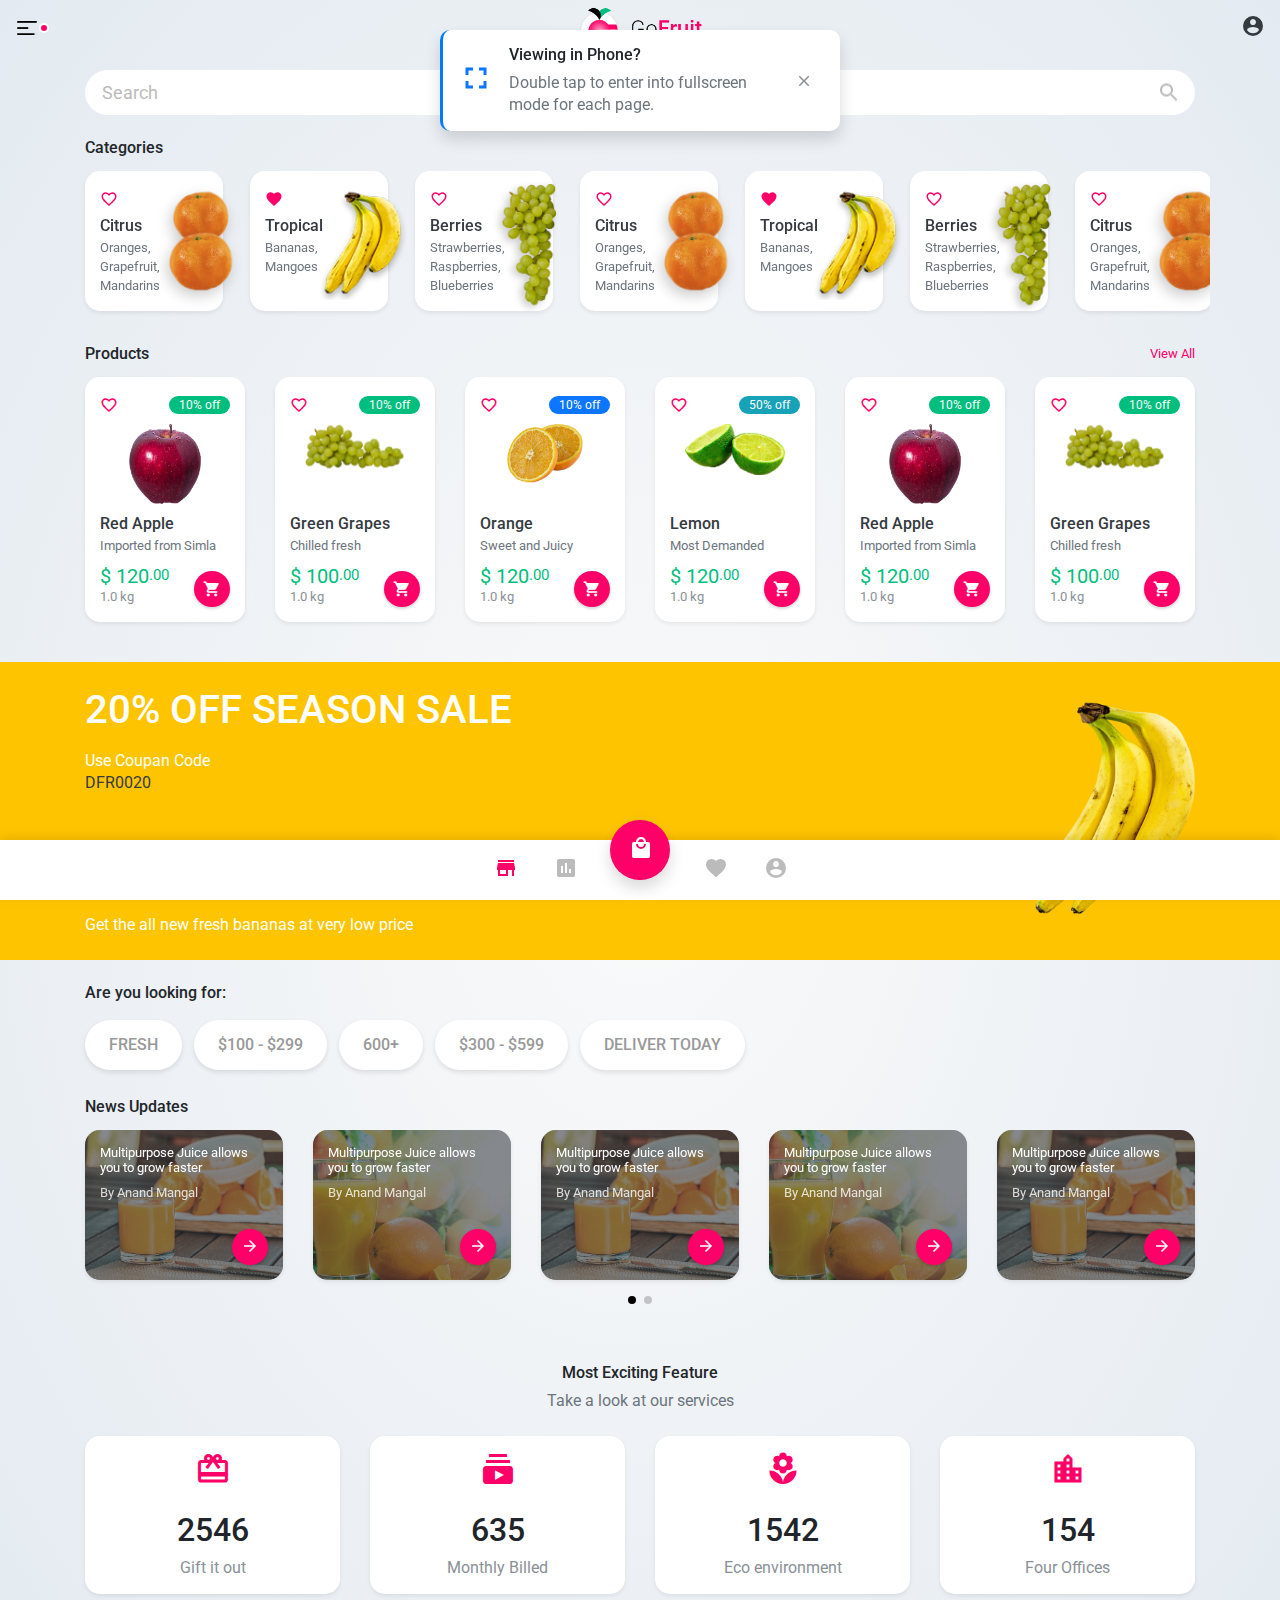
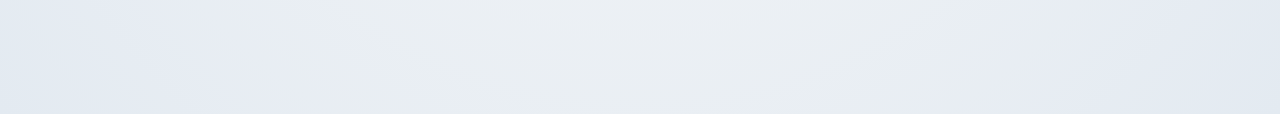
==== index.html @ e215af3b "first comment" ====
<!doctype html>
<html lang="en" class="pink-theme">

<head>
    <meta charset="utf-8">
    <meta name="viewport" content="width=device-width, initial-scale=1, shrink-to-fit=no, viewport-fit=cover, user-scalable=no">
    <meta name="description" content="">
    <meta name="author" content="Maxartkiller">

    <title>Shop · GoFruit</title>

    <!-- Material design icons CSS -->
    <link rel="stylesheet" href="vendor/materializeicon/material-icons.css">

    <!-- Roboto fonts CSS -->
    <link href="https://fonts.googleapis.com/css?family=Roboto:300,400,500,700&display=swap" rel="stylesheet">

    <!-- Bootstrap core CSS -->
    <link href="vendor/bootstrap-4.3.1/css/bootstrap.min.css" rel="stylesheet">

    <!-- Swiper CSS -->
    <link href="vendor/swiper/css/swiper.min.css" rel="stylesheet">

    <!-- Custom styles for this template -->
    <link href="css/style.css" rel="stylesheet">
</head>

<body>
    <div class="row no-gutters vh-100 loader-screen">
        <div class="col align-self-center text-white text-center">
            <img src="img/logo.png" alt="logo">
            <h1><span class="font-weight-light">Go</span>Fruit</h1>
            <div class="laoderhorizontal">
                <div></div>
                <div></div>
                <div></div>
                <div></div>
            </div>
        </div>
    </div>
    <div class="sidebar">
        <div class="text-center">
            <div class="figure-menu shadow">
                <figure><img src="img/user1.png" alt=""></figure>
            </div>
            <h5 class="mb-1 ">Ammy Jahnson</h5>
            <p class="text-mute small">Sydney, Australia</p>
        </div>
        <br>
        <div class="row mx-0">
            <div class="col">
                <div class="card mb-3 border-0 shadow-sm bg-template-light">
                    <div class="card-body">
                        <div class="row">
                            <div class="col">
                                <p class="text-secondary small mb-0">Balance Available</p>
                                <h6 class="text-dark my-0">$2585.00</h6>
                            </div>
                            <div class="col-auto">
                                <button class="btn btn-default button-rounded-36 shadow"><i class="material-icons">add</i></button>
                            </div>
                        </div>
                    </div>
                </div>
                <h5 class="subtitle text-uppercase"><span>Menu</span></h5>
                <div class="list-group main-menu">
                    <a href="index.html" class="list-group-item list-group-item-action active">Store</a>
                    <a href="notification.html" class="list-group-item list-group-item-action">Notification <span class="badge badge-dark text-white">2</span></a>
                    <a href="all-products.html" class="list-group-item list-group-item-action">All Products</a>
                    <a href="my-order.html" class="list-group-item list-group-item-action">My Order</a>
                    <a href="profile.html" class="list-group-item list-group-item-action">My Profile</a>
                    <a href="controls.html" class="list-group-item list-group-item-action">Pages Controls <span class="badge badge-light ml-2">Check</span></a>
                    <a href="setting.html" class="list-group-item list-group-item-action">Settings</a>
                    <a href="login.html" class="list-group-item list-group-item-action mt-4">Logout</a>
                </div>
            </div>
        </div>

    </div>
    <div class="wrapper">
        <div class="header">
            <div class="row no-gutters">
                <div class="col-auto">
                    <button class="btn  btn-link text-dark menu-btn"><img src="img/menu.png" alt=""><span class="new-notification"></span></button>
                </div>
                <div class="col text-center"><img src="img/logo-header.png" alt="" class="header-logo"></div>
                <div class="col-auto">
                    <a href="profile.html" class="btn  btn-link text-dark"><i class="material-icons">account_circle</i></a>
                </div>
            </div>
        </div>
        <div class="container">
            <input type="text" class="form-control form-control-lg search my-3" placeholder="Search">

            <h6 class="subtitle">Categories</h6>
            <div class="row">
                <!-- Swiper -->
                <div class="swiper-container small-slide">
                    <div class="swiper-wrapper">
                        <div class="swiper-slide">
                            <div class="card shadow-sm border-0">
                                <div class="card-body">
                                    <div class="row no-gutters h-100">
                                        <img src="img/orange.png" alt="" class="small-slide-right">
                                        <div class="col-8">
                                            <button class="btn btn-sm btn-link p-0"><i class="material-icons md-18">favorite_outline</i></button>
                                            <a href="all-products.html" class="text-dark mb-1 mt-2 h6 d-block">Citrus </a>
                                            <p class="text-secondary small">Oranges, Grapefruit, Mandarins</p>
                                        </div>
                                    </div>
                                </div>
                            </div>
                        </div>
                        <div class="swiper-slide">
                            <div class="card shadow-sm border-0">
                                <div class="card-body">
                                    <div class="row no-gutters h-100">
                                        <img src="img/banana-small.png" alt="" class="small-slide-right">
                                        <div class="col-8">
                                            <button class="btn btn-sm btn-link p-0"><i class="material-icons md-18">favorite</i></button>
                                            <a href="all-products.html" class="text-dark mb-1 mt-2 h6 d-block">Tropical </a>
                                            <p class="text-secondary small">Bananas, Mangoes</p>
                                        </div>
                                    </div>
                                </div>
                            </div>
                        </div>
                        <div class="swiper-slide">
                            <div class="card shadow-sm border-0">
                                <div class="card-body">
                                    <div class="row no-gutters h-100">
                                        <img src="img/grapes.png" alt="" class="small-slide-right">
                                        <div class="col-9">
                                            <button class="btn btn-sm btn-link p-0"><i class="material-icons md-18">favorite_outline</i></button>
                                            <a href="all-products.html" class="text-dark mb-1 mt-2 h6 d-block">Berries</a>
                                            <p class="text-secondary small">Strawberries, Raspberries, Blueberries</p>
                                        </div>
                                    </div>
                                </div>
                            </div>
                        </div>
                        <div class="swiper-slide">
                            <div class="card shadow-sm border-0">
                                <div class="card-body">
                                    <div class="row no-gutters h-100">
                                        <img src="img/orange.png" alt="" class="small-slide-right">
                                        <div class="col-8">
                                            <button class="btn btn-sm btn-link p-0"><i class="material-icons md-18">favorite_outline</i></button>
                                            <a href="all-products.html" class="text-dark mb-1 mt-2 h6 d-block">Citrus </a>
                                            <p class="text-secondary small">Oranges, Grapefruit, Mandarins</p>
                                        </div>
                                    </div>
                                </div>
                            </div>
                        </div>
                        <div class="swiper-slide">
                            <div class="card shadow-sm border-0">
                                <div class="card-body">
                                    <div class="row no-gutters h-100">
                                        <img src="img/banana-small.png" alt="" class="small-slide-right">
                                        <div class="col-8">
                                            <button class="btn btn-sm btn-link p-0"><i class="material-icons md-18">favorite</i></button>
                                            <a href="all-products.html" class="text-dark mb-1 mt-2 h6 d-block">Tropical </a>
                                            <p class="text-secondary small">Bananas, Mangoes</p>
                                        </div>
                                    </div>
                                </div>
                            </div>
                        </div>
                        <div class="swiper-slide">
                            <div class="card shadow-sm border-0">
                                <div class="card-body">
                                    <div class="row no-gutters h-100">
                                        <img src="img/grapes.png" alt="" class="small-slide-right">
                                        <div class="col-9">
                                            <button class="btn btn-sm btn-link p-0"><i class="material-icons md-18">favorite_outline</i></button>
                                            <a href="all-products.html" class="text-dark mb-1 mt-2 h6 d-block">Berries</a>
                                            <p class="text-secondary small">Strawberries, Raspberries, Blueberries</p>
                                        </div>
                                    </div>
                                </div>
                            </div>
                        </div>
                        <div class="swiper-slide">
                            <div class="card shadow-sm border-0">
                                <div class="card-body">
                                    <div class="row no-gutters h-100">
                                        <img src="img/orange.png" alt="" class="small-slide-right">
                                        <div class="col-8">
                                            <button class="btn btn-sm btn-link p-0"><i class="material-icons md-18">favorite_outline</i></button>
                                            <a href="all-products.html" class="text-dark mb-1 mt-2 h6 d-block">Citrus </a>
                                            <p class="text-secondary small">Oranges, Grapefruit, Mandarins</p>
                                        </div>
                                    </div>
                                </div>
                            </div>
                        </div>
                        <div class="swiper-slide">
                            <div class="card shadow-sm border-0">
                                <div class="card-body">
                                    <div class="row no-gutters h-100">
                                        <img src="img/banana-small.png" alt="" class="small-slide-right">
                                        <div class="col-8">
                                            <button class="btn btn-sm btn-link p-0"><i class="material-icons md-18">favorite</i></button>
                                            <a href="all-products.html" class="text-dark mb-1 mt-2 h6 d-block">Tropical </a>
                                            <p class="text-secondary small">Bananas, Mangoes</p>
                                        </div>
                                    </div>
                                </div>
                            </div>
                        </div>
                        <div class="swiper-slide">
                            <div class="card shadow-sm border-0">
                                <div class="card-body">
                                    <div class="row no-gutters h-100">
                                        <img src="img/grapes.png" alt="" class="small-slide-right">
                                        <div class="col-9">
                                            <button class="btn btn-sm btn-link p-0"><i class="material-icons md-18">favorite_outline</i></button>
                                            <a href="all-products.html" class="text-dark mb-1 mt-2 h6 d-block">Berries</a>
                                            <p class="text-secondary small">Strawberries, Raspberries, Blueberries</p>
                                        </div>
                                    </div>
                                </div>
                            </div>
                        </div>
                    </div>
                </div>
            </div>

            <h6 class="subtitle">Products <a href="all-products.html" class="float-right small">View All</a></h6>
            <div class="row">
                <div class="col-6 col-md-4 col-lg-3 col-xl-2">
                    <div class="card shadow-sm border-0 mb-4">
                        <div class="card-body">
                            <button class="btn btn-sm btn-link p-0"><i class="material-icons md-18">favorite_outline</i></button>
                            <div class="badge badge-success float-right mt-1">10% off</div>
                            <figure class="product-image"><img src="img/apple.png" alt="" class=""></figure>
                            <a href="product-details.html" class="text-dark mb-1 mt-2 h6 d-block">Red Apple </a>
                            <p class="text-secondary small mb-2">Imported from Simla</p>
                            <h5 class="text-success font-weight-normal mb-0">$ 120<sup>.00</sup></h5>
                            <p class="text-secondary small text-mute mb-0">1.0 kg</p>
                            <button class="btn btn-default button-rounded-36 shadow-sm float-bottom-right"><i class="material-icons md-18">shopping_cart</i></button>
                        </div>
                    </div>
                </div>
                <div class="col-6 col-md-4 col-lg-3 col-xl-2">
                    <div class="card shadow-sm border-0 mb-4">
                        <div class="card-body">
                            <button class="btn btn-sm btn-link p-0"><i class="material-icons md-18">favorite_outline</i></button>
                            <div class="badge badge-success float-right mt-1">10% off</div>
                            <figure class="product-image"><img src="img/grapes2.png" alt="" class=""></figure>
                            <a href="product-details.html" class="text-dark mb-1 mt-2 h6 d-block">Green Grapes</a>
                            <p class="text-secondary small mb-2">Chilled fresh</p>
                            <h5 class="text-success font-weight-normal mb-0">$ 100<sup>.00</sup></h5>
                            <p class="text-secondary small text-mute mb-0">1.0 kg</p>
                            <button class="btn btn-default button-rounded-36 shadow-sm float-bottom-right"><i class="material-icons md-18">shopping_cart</i></button>
                        </div>
                    </div>
                </div>
                <div class="col-6 col-md-4 col-lg-3 col-xl-2">
                    <div class="card shadow-sm border-0 mb-4">
                        <div class="card-body">
                            <button class="btn btn-sm btn-link p-0"><i class="material-icons md-18">favorite_outline</i></button>
                            <div class="badge badge-primary float-right mt-1">10% off</div>
                            <figure class="product-image"><img src="img/orange-2.png" alt="" class=""></figure>
                            <a href="product-details.html" class="text-dark mb-1 mt-2 h6 d-block">Orange</a>
                            <p class="text-secondary small mb-2">Sweet and Juicy</p>
                            <h5 class="text-success font-weight-normal mb-0">$ 120<sup>.00</sup></h5>
                            <p class="text-secondary small text-mute mb-0">1.0 kg</p>
                            <button class="btn btn-default button-rounded-36 shadow-sm float-bottom-right"><i class="material-icons md-18">shopping_cart</i></button>
                        </div>
                    </div>
                </div>
                <div class="col-6 col-md-4 col-lg-3 col-xl-2">
                    <div class="card shadow-sm border-0 mb-4">
                        <div class="card-body">
                            <button class="btn btn-sm btn-link p-0"><i class="material-icons md-18">favorite_outline</i></button>
                            <div class="badge badge-info float-right mt-1">50% off</div>
                            <figure class="product-image"><img src="img/orange-small.png" alt="" class=""></figure>
                            <a href="product-details.html" class="text-dark mb-1 mt-2 h6 d-block">Lemon</a>
                            <p class="text-secondary small mb-2">Most Demanded</p>
                            <h5 class="text-success font-weight-normal mb-0">$ 120<sup>.00</sup></h5>
                            <p class="text-secondary small text-mute mb-0">1.0 kg</p>
                            <button class="btn btn-default button-rounded-36 shadow-sm float-bottom-right"><i class="material-icons md-18">shopping_cart</i></button>
                        </div>
                    </div>
                </div>
                <div class="col-6 col-md-4 col-lg-3 col-xl-2">
                    <div class="card shadow-sm border-0 mb-4">
                        <div class="card-body">
                            <button class="btn btn-sm btn-link p-0"><i class="material-icons md-18">favorite_outline</i></button>
                            <div class="badge badge-success float-right mt-1">10% off</div>
                            <figure class="product-image"><img src="img/apple.png" alt="" class=""></figure>
                            <a href="product-details.html" class="text-dark mb-1 mt-2 h6 d-block">Red Apple </a>
                            <p class="text-secondary small mb-2">Imported from Simla</p>
                            <h5 class="text-success font-weight-normal mb-0">$ 120<sup>.00</sup></h5>
                            <p class="text-secondary small text-mute mb-0">1.0 kg</p>
                            <button class="btn btn-default button-rounded-36 shadow-sm float-bottom-right"><i class="material-icons md-18">shopping_cart</i></button>
                        </div>
                    </div>
                </div>
                <div class="col-6 col-md-4 col-lg-3 col-xl-2">
                    <div class="card shadow-sm border-0 mb-4">
                        <div class="card-body">
                            <button class="btn btn-sm btn-link p-0"><i class="material-icons md-18">favorite_outline</i></button>
                            <div class="badge badge-success float-right mt-1">10% off</div>
                            <figure class="product-image"><img src="img/grapes2.png" alt="" class=""></figure>
                            <a href="product-details.html" class="text-dark mb-1 mt-2 h6 d-block">Green Grapes</a>
                            <p class="text-secondary small mb-2">Chilled fresh</p>
                            <h5 class="text-success font-weight-normal mb-0">$ 100<sup>.00</sup></h5>
                            <p class="text-secondary small text-mute mb-0">1.0 kg</p>
                            <button class="btn btn-default button-rounded-36 shadow-sm float-bottom-right"><i class="material-icons md-18">shopping_cart</i></button>
                        </div>
                    </div>
                </div>
            </div>
        </div>
        <div class="container-fluid bg-warning text-white my-3">
            <div class="row">
                <div class="container">
                    <div class="row  py-4 ">
                        <div class="col">
                            <h1 class="text-uppercase mb-3">20% OFF Season Sale</h1>
                            <p class="mb-3">Use Coupan Code<br><span class="text-dark">DFR0020</span></p>
                        </div>
                        <div class="col-5 col-md-3 col-lg-2 col-xl-2">
                            <img src="img/banana.png" alt="" class="mw-100 mt-3">
                        </div>
                        <div class="w-100"></div>
                        <div class="col">
                            <p>Get the all new fresh bananas at very low price</p>
                        </div>
                    </div>
                </div>
            </div>
        </div>
        <div class="container">
            <h6 class="subtitle">Are you looking for:</h6>
            <div class="row">
                <div class="col">
                    <button class="btn btn-lg btn-light btn-rounded shadow-xs my-1 mr-2">Fresh</button>
                    <button class="btn btn-lg btn-light btn-rounded shadow-xs my-1 mr-2">$100 - $299</button>
                    <button class="btn btn-lg btn-light btn-rounded shadow-xs my-1 mr-2">600+</button>
                    <button class="btn btn-lg btn-light btn-rounded shadow-xs my-1 mr-2">$300 - $599</button>
                    <button class="btn btn-lg btn-light btn-rounded shadow-xs my-1 mr-2">Deliver Today</button>
                </div>
            </div>
            <h6 class="subtitle">News Updates</h6>
            <div class="row">
                <!-- Swiper -->
                <div class="swiper-container news-slide">
                    <div class="swiper-wrapper">
                        <div class="swiper-slide">
                            <div class="card shadow-sm border-0 bg-dark text-white">
                                <figure class="background">
                                    <img src="img/fresh-orange-juice.jpg" alt="">
                                </figure>
                                <div class="card-body">
                                    <a href="" class="btn btn-default button-rounded-36 shadow-sm float-bottom-right"><i class="material-icons md-18">arrow_forward</i></a>
                                    <h5 class="small">Multipurpose Juice allows you to grow faster</h5>
                                    <p class="text-mute small">By Anand Mangal</p>
                                </div>
                            </div>
                        </div>
                        <div class="swiper-slide">
                            <div class="card shadow-sm border-0 bg-dark text-white">
                                <figure class="background">
                                    <img src="img/orange-juice.jpg" alt="">
                                </figure>
                                <div class="card-body">
                                    <a href="" class="btn btn-default button-rounded-36 shadow-sm float-bottom-right"><i class="material-icons md-18">arrow_forward</i></a>
                                    <h5 class="small">Multipurpose Juice allows you to grow faster</h5>
                                    <p class="text-mute small">By Anand Mangal</p>
                                </div>
                            </div>
                        </div>
                        <div class="swiper-slide">
                            <div class="card shadow-sm border-0 bg-dark text-white">
                                <figure class="background">
                                    <img src="img/fresh-orange-juice.jpg" alt="">
                                </figure>
                                <div class="card-body">
                                    <a href="" class="btn btn-default button-rounded-36 shadow-sm float-bottom-right"><i class="material-icons md-18">arrow_forward</i></a>
                                    <h5 class="small">Multipurpose Juice allows you to grow faster</h5>
                                    <p class="text-mute small">By Anand Mangal</p>
                                </div>
                            </div>
                        </div>
                        <div class="swiper-slide">
                            <div class="card shadow-sm border-0 bg-dark text-white">
                                <figure class="background">
                                    <img src="img/orange-juice.jpg" alt="">
                                </figure>
                                <div class="card-body">
                                    <a href="" class="btn btn-default button-rounded-36 shadow-sm float-bottom-right"><i class="material-icons md-18">arrow_forward</i></a>
                                    <h5 class="small">Multipurpose Juice allows you to grow faster</h5>
                                    <p class="text-mute small">By Anand Mangal</p>
                                </div>
                            </div>
                        </div>
                        <div class="swiper-slide">
                            <div class="card shadow-sm border-0 bg-dark text-white">
                                <figure class="background">
                                    <img src="img/fresh-orange-juice.jpg" alt="">
                                </figure>
                                <div class="card-body">
                                    <a href="" class="btn btn-default button-rounded-36 shadow-sm float-bottom-right"><i class="material-icons md-18">arrow_forward</i></a>
                                    <h5 class="small">Multipurpose Juice allows you to grow faster</h5>
                                    <p class="text-mute small">By Anand Mangal</p>
                                </div>
                            </div>
                        </div>
                        <div class="swiper-slide">
                            <div class="card shadow-sm border-0 bg-dark text-white">
                                <figure class="background">
                                    <img src="img/orange-juice.jpg" alt="">
                                </figure>
                                <div class="card-body">
                                    <a href="" class="btn btn-default button-rounded-36 shadow-sm float-bottom-right"><i class="material-icons md-18">arrow_forward</i></a>
                                    <h5 class="small">Multipurpose Juice allows you to grow faster</h5>
                                    <p class="text-mute small">By Anand Mangal</p>
                                </div>
                            </div>
                        </div>
                    </div>
                    <!-- Add Pagination -->
                    <div class="swiper-pagination"></div>
                </div>
            </div>
        </div>
        <div class="container mb-3">
            <div class="row">
                <div class="col text-center">
                    <h5 class="subtitle mb-1">Most Exciting Feature</h5>
                    <p class="text-secondary">Take a look at our services</p>
                </div>
            </div>
            <div class="row text-center mt-4">
                <div class="col-6 col-md-3">
                    <div class="card shadow-sm border-0 mb-4">
                        <div class="card-body">
                            <i class="material-icons mb-4 md-36 text-template">card_giftcard</i>
                            <h2>2546</h2>
                            <p class="text-secondary text-mute">Gift it out</p>
                        </div>
                    </div>
                </div>
                <div class="col-6 col-md-3">
                    <div class="card shadow-sm border-0 mb-4">
                        <div class="card-body">
                            <i class="material-icons mb-4 md-36 text-template">subscriptions</i>
                            <h2>635</h2>
                            <p class="text-secondary text-mute">Monthly Billed</p>
                        </div>
                    </div>
                </div>
                <div class="col-6 col-md-3">
                    <div class="card shadow-sm border-0 mb-4">
                        <div class="card-body">
                            <i class="material-icons mb-4 md-36 text-template">local_florist</i>
                            <h2>1542</h2>
                            <p class="text-secondary text-mute">Eco environment</p>
                        </div>
                    </div>
                </div>
                <div class="col-6 col-md-3">
                    <div class="card shadow-sm border-0 mb-4">
                        <div class="card-body">
                            <i class="material-icons mb-4 md-36 text-template">location_city</i>
                            <h2>154</h2>
                            <p class="text-secondary text-mute">Four Offices</p>
                        </div>
                    </div>
                </div>
            </div>
        </div>
        <div class="footer">
            <div class="no-gutters">
                <div class="col-auto mx-auto">
                    <div class="row no-gutters justify-content-center">
                        <div class="col-auto">
                            <a href="index.html" class="btn btn-link-default active">
                                <i class="material-icons">store_mall_directory</i>
                            </a>
                        </div>
                        <div class="col-auto">
                            <a href="statistics.html" class="btn btn-link-default">
                                <i class="material-icons">insert_chart_outline</i>
                            </a>
                        </div>
                        <div class="col-auto">
                            <a href="cart.html" class="btn btn-default shadow centerbutton">
                                <i class="material-icons">local_mall</i>
                            </a>
                        </div>
                        <div class="col-auto">
                            <a href="favorite-products.html" class="btn btn-link-default">
                                <i class="material-icons">favorite</i>
                            </a>
                        </div>
                        <div class="col-auto">
                            <a href="profile.html" class="btn btn-link-default">
                                <i class="material-icons">account_circle</i>
                            </a>
                        </div>
                    </div>
                </div>
            </div>
        </div>
    </div>
    
    <!-- notification -->
    <div class="notification bg-white shadow border-primary">
        <div class="row">
            <div class="col-auto align-self-center pr-0">
                <i class="material-icons text-primary md-36">fullscreen</i>
            </div>
            <div class="col">
                <h6>Viewing in Phone?</h6>
                <p class="mb-0 text-secondary">Double tap to enter into fullscreen mode for each page.</p>
            </div>
            <div class="col-auto align-self-center pl-0">
                <button class="btn btn-link closenotification"><i class="material-icons text-secondary text-mute md-18 ">close</i></button>
            </div>
        </div>
    </div>
    <!-- notification ends -->
    
    
    <!-- jquery, popper and bootstrap js -->
    <script src="js/jquery-3.3.1.min.js"></script>
    <script src="js/popper.min.js"></script>
    <script src="vendor/bootstrap-4.3.1/js/bootstrap.min.js"></script>

    <!-- swiper js -->
    <script src="vendor/swiper/js/swiper.min.js"></script>

    <!-- template custom js -->
    <script src="js/main.js"></script>

    <!-- page level script -->
    <script>
        $(window).on('load', function() {
            /* swiper slider carousel */
            var swiper = new Swiper('.small-slide', {
                slidesPerView: 'auto',
                spaceBetween: 0,
            });

            var swiper = new Swiper('.news-slide', {
                slidesPerView: 5,
                spaceBetween: 0,
                pagination: {
                    el: '.swiper-pagination',
                },
                breakpoints: {
                    1024: {
                        slidesPerView: 4,
                        spaceBetween: 0,
                    },
                    768: {
                        slidesPerView: 3,
                        spaceBetween: 0,
                    },
                    640: {
                        slidesPerView: 2,
                        spaceBetween: 0,
                    },
                    320: {
                        slidesPerView: 2,
                        spaceBetween: 0,
                    }
                }
            });

            /* notification view and hide */
            setTimeout(function() {
                $('.notification').addClass('active');
                setTimeout(function() {
                    $('.notification').removeClass('active');
                }, 3500);
            }, 500);
            $('.closenotification').on('click', function() {
                $(this).closest('.notification').removeClass('active')
            });
        });

    </script>

</body>

</html>
---- vendor/materializeicon/material-icons.css ----
@font-face {
  font-family: 'Material Icons';
  font-style: normal;
  font-weight: 400;
  src: url(MaterialIcons-Regular.eot); /* For IE6-8 */
  src: local('Material Icons'),
       local('MaterialIcons-Regular'),
       url(MaterialIcons-Regular.woff2) format('woff2'),
       url(MaterialIcons-Regular.woff) format('woff'),
       url(MaterialIcons-Regular.ttf) format('truetype');
}

.material-icons {
  font-family: 'Material Icons';
  font-weight: normal;
  font-style: normal;
  font-size: 24px;  /* Preferred icon size */
  display: inline-block;
  line-height: 1;
  text-transform: none;
  letter-spacing: normal;
  word-wrap: normal;
  white-space: nowrap;
  direction: ltr;

  /* Support for all WebKit browsers. */
  -webkit-font-smoothing: antialiased;
  /* Support for Safari and Chrome. */
  text-rendering: optimizeLegibility;

  /* Support for Firefox. */
  -moz-osx-font-smoothing: grayscale;

  /* Support for IE. */
  font-feature-settings: 'liga';
}
---- css/style.css ----
html {
    height: 100%;
}

body {
    min-height: 100%;
    height: auto;
    overflow-y: auto;
    font-family: 'Roboto', sans-serif;
    font-size: 16px;
    line-height: 22px;
    -webkit-overflow-scrolling: touch;
    -webkit-touch-callout: none;
    -webkit-user-select: none;
    -khtml-user-select: none;
    -moz-user-select: none;
    -ms-user-select: none;
    user-select: none;
}



/* primary colors */
.bg-primary,
.badge-primary {
    background-color: #0D76FF !important
}

.text-primary {
    color: #0D76FF !important
}

.text-default {
    color: #FF0068 !important
}

.bg-primary-light {
    background-color: #CEE3FF !important
}

.bg-success,
.badge-success {
    background-color: #00BE7D !important
}

.text-success {
    color: #00BE7D !important
}

.bg-succss-light {
    background-color: #C0E9DB !important
}

.bg-warning,
.badge-warning {
    background-color: #FFC400 !important
}

.text-warning {
    color: #FFC400 !important
}

.bg-warning-light {
    background-color: #FFF0C1 !important
}

.bg-orange,
.badge-orange {
    background-color: #FF6F00 !important
}

.bg-orange-light {
    background-color: #FFE5D1 !important
}

.bg-grey,
.badge-grey {
    background-color: #999999 !important
}

.bg-grey-light {
    background-color: #BBBBBB !important
}

.text-white a {
    color: #ffffff !important
}

.row.proh {
    position: relative;
    overflow-x: hidden;
}

.text-mute {
    opacity: 0.8;
}

.wrapper {
    height: auto;
    width: 100%;
    position: relative;
    transition: all ease 0.5s;
    -webkit-transition: all ease 0.5s;
    -moz-transition: all ease 0.5s;
    -ms-transition: all ease 0.5s;
    margin-left: 0;
    z-index: 1;
    min-height: 100vh;
    padding-bottom: 80px;
}

p.small {
    line-height: 1.45em;
}

p:last-child {
    margin-bottom: 0;
}

sup {
    top: -.2em;
}

.background {
    height: 100%;
    width: 100%;
    left: 0;
    top: 0;
    position: absolute;
    background-repeat: no-repeat;
    background-size: cover;
    background-position: center top;
    opacity: 0.4;
    z-index: 0;
}

.background + div {
    position: relative;
    z-index: 1
}

/* sideabr  */
body.menuactive {
    overflow: hidden;
    transform: scale(1);
    -webkit-transform: scale(1);
    -moz-transform: scale(1);
    -ms-transform: scale(1);
}

html.menuactive {
    height: 100%;
    width: 100%;
    overflow: hidden;
}

body.menuactive .wrapper {
    overflow: hidden;
    height: 100vh;
}

body.sidemenu-open .wrapper {
    transform: scale(0.9);
    -webkit-transform: scale(0.9);
    -moz-transform: scale(0.9);
    -ms-transform: scale(0.9);
    box-shadow: 0px 5px 15px rgba(0, 0, 0, 0.2);
    -webkit-box-shadow: 0px 5px 15px rgba(0, 0, 0, 0.2);
    -moz-box-shadow: 0px 5px 15px rgba(0, 0, 0, 0.2);
    -ms-box-shadow: 0px 5px 15px rgba(0, 0, 0, 0.2);
    margin-left: 240px;
    border-radius: 10px;
}

body.sidemenu-open .wrapper:after {
    content: '';
    position: absolute;
    left: 0;
    top: 0;
    height: 100%;
    width: 100%;
    display: block;
    user-select: none;
    -webkit-user-select: none;
    z-index: 10;
    cursor: pointer
}

.sidebar {
    position: absolute;
    padding-top: env(safe-area-inset-top);
    width: 250px;
    height: 100%;
    z-index: 0;
    left: -260px;
    top: 0;
    transition: all ease 0.5s;
    -webkit-transition: all ease 0.5s;
    -moz-transition: all ease 0.5s;
    -ms-transition: all ease 0.5s;
    overflow-y: auto;
}


.sidebar .main-menu .list-group-item {
    background-color: transparent;
    font-size: 16px;
    border: 0;
    border-radius: 10px;
}

.sidebar .main-menu .list-group-item:hover {
    background-color: rgba(255, 255, 255, 0.15);
}

.sidebar .main-menu .list-group-item.active {
    background-color: rgba(255, 255, 255, 0.25);
}

body.sidemenu-open .sidebar {
    left: 0;
}


.sidebar .figure-menu {
    height: 100px;
    width: 100px;
    border-radius: 50px;
    padding: 5px;
    display: block;
    margin: 45px auto 20px auto;
    background-color: #ffffff;
}

.sidebar .figure-menu figure {
    width: 100%;
    height: 100%;
    overflow: hidden;
    border-radius: 50%;
}

.sidebar .figure-menu figure img {
    width: 100%;
}

/* Loader css */
.breadcrumb-item.active {
    color: #b9b9b9;
}

/* Loader css */
.laoderhorizontal {
    display: inline-block;
    position: relative;
    width: 64px;
    height: 64px;
}

.laoderhorizontal div {
    position: absolute;
    top: 27px;
    width: 11px;
    height: 11px;
    border-radius: 50%;
    background: #fff;
    animation-timing-function: cubic-bezier(0, 1, 1, 0);
}

.laoderhorizontal div:nth-child(1) {
    left: 6px;
    animation: laoderhorizontal1 0.6s infinite;
}

.laoderhorizontal div:nth-child(2) {
    left: 6px;
    animation: laoderhorizontal2 0.6s infinite;
}

.laoderhorizontal div:nth-child(3) {
    left: 26px;
    animation: laoderhorizontal2 0.6s infinite;
}

.laoderhorizontal div:nth-child(4) {
    left: 45px;
    animation: laoderhorizontal3 0.6s infinite;
}


@keyframes laoderhorizontal1 {
    0% {
        transform: scale(0);
    }

    100% {
        transform: scale(1);
    }
}

@keyframes laoderhorizontal3 {
    0% {
        transform: scale(1);
    }

    100% {
        transform: scale(0);
    }
}

@keyframes laoderhorizontal2 {
    0% {
        transform: translate(0, 0);
    }

    100% {
        transform: translate(19px, 0);
    }
}

.btn-loader {
    vertical-align: middle;
    display: inline-block;
    position: relative;
    width: 30px;
    height: 30px;
}

.btn-loader div {
    box-sizing: border-box;
    display: block;
    position: absolute;
    width: 24px;
    height: 24px;
    margin: 3px;
    border: 4px solid #fff;
    border-radius: 50%;
    animation: btnloader 1.2s cubic-bezier(0.5, 0, 0.5, 1) infinite;
    border-color: #ffffff transparent transparent transparent;
}

.btn-loader div:nth-child(1) {
    animation-delay: -0.45s;
}

.btn-loader div:nth-child(2) {
    animation-delay: -0.3s;
}

.btn-loader div:nth-child(3) {
    animation-delay: -0.15s;
}

@keyframes btnloader {
    0% {
        transform: rotate(0deg);
    }

    100% {
        transform: rotate(360deg);
    }
}

.loader-screen {
    position: fixed;
    top: 0;
    left: 0;
    height: 100%;
    width: 100%;
    z-index: 99;
    background-color: #FF0068;
}

/* introduction swiper slider css */
.demo-swiper,
.swiper-init {
    height: 450px;
    margin-top: 30px;
}

.demo-swiper .swiper-slide,
.swiper-init .swiper-slide {
    background-color: #ffffff
}

.demo-swiper .swiper-slide,
.swiper-init .swiper-slide {
    background-size: cover
}

.demo-swiper-gallery-top {
    height: 350px;
    margin-top: 30px;
}

.demo-swiper-gallery-top .swiper-slide {
    background-size: cover
}

.demo-swiper-gallery-thumbs {
    height: 80px;
}

.demo-swiper-gallery-thumbs .swiper-slide > div {
    height: 100%;
    width: 100%;
    background-size: cover;
}

.swiper-pagination-bullet-active {
    opacity: 1;
    background: #000000;
}

.introduction.swiper-container-horizontal > .swiper-pagination-bullets {
    bottom: 35px;
    margin-bottom: env(safe-area-inset-bottom);
}

.introduction .swiper-slide {
    padding-left: env(safe-area-inset-left);
    padding-right: env(safe-area-inset-right);
    padding-top: env(safe-area-inset-bottom);
}

.right-image {
    position: absolute;
    z-index: 0;
    right: 0;
    top: auto;
    bottom: auto;
    height: 600px;
}

.right-image + div {
    z-index: 1
}

.orange-slice {
    margin-right: -200px;
}

.pinapple {
    margin-right: -120px;
}

.banana {
    margin-right: -190px;
}

.apple {
    margin-right: -280px;
}


/* form elements */
select.form-control option,
select.form-control optgroup {
    color: #000000
}

.form-control:focus {
    box-shadow: none;
    -ms-box-shadow: none;
}

.form-control::placeholder {
    color: #bbbbbb;
}

.float-label {
    padding-top: 15px;
    position: relative;
}

.form-group .form-control-label {
    font-size: 13px;
    line-height: 18px;
    color: #BBBBBB;
}

.float-label .form-control-label {
    position: absolute;
    left: 0;
    top: 24px;
    margin: 0;
    line-height: 20px;
    color: #BBBBBB;
    font-size: 15px;
    transition: ease all 0.5s;
    -webkit-transition: ease all 0.5s;
    -ms-transition: ease all 0.5s;
    -moz-transition: ease all 0.5s;
    z-index: 0;
}

.float-label .form-control,
.float-label .chosen-container .chosen-choices,
.float-label .chosen-container .chosen-single {
    background-color: transparent;
    border-width: 0 0 1px 0;
    border-radius: 0;
    z-index: 1;
    position: relative;
    padding-left: 0;
    padding-right: 0;
    background-image: none;
}

.float-label .form-control:focus {
    box-shadow: none;
    -webkit-box-shadow: none;
    -moz-box-shadow: none;
    -ms-box-shadow: none;
    outline: none;
}

.float-label .form-control:focus + .form-control-label,
.float-label.active label {
    top: 0;
    font-size: 13px;
    line-height: 20px;
}

.form-control-lg {
    font-size: 18px;
}

.search {
    border-radius: 30px;
    background: url('../img/search.png') no-repeat center right #fff;
    border-color: #ffffff;
}

.chosen-container-active .chosen-choices,
.chosen-container .chosen-single,
.chosen-container-active.chosen-with-drop .chosen-single {
    box-shadow: none;
    -webkit-box-shadow: none;
    -moz-box-shadow: none;
    -ms-box-shadow: none;
}

.chosen-container-multi .chosen-choices,
.chosen-container .chosen-single {
    padding: 5px;
    height: auto;
    border-color: #ced4da;
}

.chosen-container-multi .chosen-choices li.search-choice,
.chosen-container .chosen-single li.search-choice {
    position: relative;
    padding: 5px 25px 5px 15px;
    line-height: 18px;
    border: 0px none;
    border-radius: 30px;
    background-image: none;
    background-color: rgba(255, 255, 255, 0.5);
    box-shadow: none;
    -webkit-box-shadow: none;
    -moz-box-shadow: none;
    -ms-box-shadow: none;
    outline: none;
}

.chosen-container-multi .chosen-choices li.search-choice .search-choice-close {
    top: 8px;
    right: 6px;
    width: 12px;
    height: 12px;
    border-radius: 20px;
    padding: 5px;
}

.chosen-container.chosen-with-drop .chosen-drop {
    border: 0;
}

.chosen-container .chosen-results li.highlighted {
    background-image: none;
}

/* button */
.btn {
    font-size: 16px;
    text-transform: uppercase;
    font-weight: 500;
    border-width: 0;
}

[class*="outline"] {
    border-width: 1px;
}

body a.btn-primary,
body a.btn-warning,
body a.btn-danger,
body a.btn-success {
    color: #ffffff;
}

.btn-lg {
    padding: .815rem 1.5rem;
}

.btn-sm {
    font-size: 14px;
}

.btn i,
.btn span,
a i {
    vertical-align: middle
}

.btn img {
    max-width: 20px;
    vertical-align: middle;
}

.btn:focus {
    box-shadow: none;
    -ms-box-shadow: none;
}

.btn i:first-child {
    margin-right: 5px;
    margin-left: -4px;
}

.btn i:last-child {
    margin-left: 5px;
    margin-right: -4px;
}

.btn i:last-child:first-child {
    margin-left: 0px;
    margin-right: 0px;
}

.button-rounded-54 {
    height: 54px;
    width: 54px;
    line-height: 50px;
    vertical-align: middle;
    text-align: center;
    padding: 0;
    border-radius: 28px;
}

.button-rounded-36 {
    height: 36px;
    width: 36px;
    line-height: 32px;
    vertical-align: middle;
    text-align: center;
    padding: 0;
    border-radius: 28px;
}

.button-rounded-26 {
    height: 26px;
    width: 26px;
    line-height: 22px;
    vertical-align: middle;
    text-align: center;
    padding: 0;
    border-radius: 13px;
}

.float-bottom-right {
    position: absolute;
    right: 15px;
    bottom: 15px;
    z-index: 2;
    margin-bottom: env(safe-area-inset-bottom);
}

.btn-rounded {
    border-radius: 30px;
}

.btn-rounded-15 {
    border-radius: 15px;
}

.btn-default,
body .btn.btn-secondary {
    color: #ffffff
}

.btn-warning {
    background-color: #FFC400;
    color: #ffffff;
}

.btn-warning:focus,
.btn-warning:active,
.btn-warning:hover {
    background-color: #f0b000;
    color: #ffffff !important;
}

.btn.btn-link-default {
    color: #bbbbbb;
}

.btn.shadow-sm {
    box-shadow: 0 .1rem .2rem rgba(0, 0, 0, .2) !important;
    -webkit-box-shadow: 0 .1rem .2rem rgba(0, 0, 0, .2) !important;
    -moz-box-shadow: 0 .1rem .2rem rgba(0, 0, 0, .2) !important;
    -ms-box-shadow: 0 .1rem .2rem rgba(0, 0, 0, .2) !important;
}

.btn.shadow-xs {
    box-shadow: 0 .15rem .3rem rgba(0, 0, 0, .1) !important;
    -webkit-box-shadow: 0 .15rem .3rem rgba(0, 0, 0, .1) !important;
    -moz-box-shadow: 0 .15rem .3rem rgba(0, 0, 0, .1) !important;
    -ms-box-shadow: 0 .15rem .3rem rgba(0, 0, 0, .1) !important;
}

.btn-light,
body a.btn-light {
    background-color: #ffffff;
    color: #999999;
}

.btn-light-grey,
body a.btn-light-grey {
    background-color: #E3EAF1;
    color: #BBBBBB;
    border-color: #F3F6F8
}

.btn-group > .btn:first-child,
.btn-group > .btn:first-of-type,
.btn-group > .btn-group:first-child > .btn {
    border-top-left-radius: 30px;
    border-bottom-left-radius: 30px;
}

.btn-group > .btn:last-child,
.btn-group > .btn:last-of-type,
.btn-group > .btn-group:last-child > .btn {
    border-top-right-radius: 30px;
    border-bottom-right-radius: 30px;
}


.btn h6,
.btn h5,
.btn h4,
.btn h3,
.btn h2,
.btn h1 {
    vertical-align: middle
}

.vm {
    vertical-align: middle
}

.input-group > .input-group-append > .btn,
.input-group > .input-group-append > .input-group-text,
.input-group > .input-group-prepend:not(:first-child) > .btn,
.input-group > .input-group-prepend:not(:first-child) > .input-group-text {
    border-top-right-radius: 30px;
    border-bottom-right-radius: 30px;
}

.input-group > .input-group-append:not(:last-child) > .btn,
.input-group > .input-group-append:not(:last-child) > .input-group-text,
.input-group > .input-group-prepend > .btn,
.input-group > .input-group-prepend > .input-group-text {
    border-top-left-radius: 30px;
    border-bottom-left-radius: 30px;
}

.input-group > .form-control:first-child {
    border-top-left-radius: 30px;
    border-bottom-left-radius: 30px;
}

.input-group > .form-control:last-child {
    border-top-right-radius: 30px;
    border-bottom-right-radius: 30px;
}

.input-group > .input-group-prepend > .input-group-text + .input-group-text {
    border-radius: 0;
}

.w-45 {
    width: 45px !important;
    text-align: center
}

.w-35 {
    width: 35px !important;
    text-align: center
}

.input-group.input-group-sm > .form-control {
    height: calc(1.6em + .5rem + 2px);
    border-color: #E3EAF1;
}

.border-top-dashed {
    border-top: 2px dashed #e3ead7 !important;
}

.progress {
    background-color: rgba(0, 0, 0, 0.05)
}

/* heights  */
.h-2 {
    height: 2px;
}

.h-4 {
    height: 4px;
}

.h-6 {
    height: 6px;
}

.h-8 {
    height: 8px;
}

.h-10 {
    height: 10px;
}

/* popover  */
.popover {
    border: 0;
    box-shadow: 0 5px 10px rgba(0, 0, 0, 0.10);
    -webkit-box-shadow: 0 5px 10px rgba(0, 0, 0, 0.10);
    -moz-box-shadow: 0 5px 10px rgba(0, 0, 0, 0.10);
    -ms-box-shadow: 0 5px 10px rgba(0, 0, 0, 0.10);
}

/* Notifications  */
.new-notification {
    height: 10px;
    width: 10px;
    border-radius: 6px;
    background-color: #FF0068;
    display: block;
    position: absolute;
    top: 23px;
    right: 5px;
    border: 2px solid #ffffff;
}

/* List items  */
.list-items {
    padding: 0;
    margin: 0;
    width: 100%;
    display: block;
}

.list-items li {
    margin-bottom: 5px;
    border-radius: 10px;
    background-color: #eef2f5;
    width: 100%;
    display: block;
    padding: 10px 15px;
    line-height: 20px;
}

.list-items li:last-child {
    margin-bottom: 0
}

.list-group .list-group-item {
    padding: 0.75rem 15px;
}

/*.list-group .list-group-item:hover {
    background-color: #FF0068;
}

.list-group .list-group-item:hover * {
    color: #FFFFFF !important
}
.list-group .list-group-item:hover .form-control{
    color: #000000 !important ;
}*/
.list-group-item.active {
    z-index: 2;
    color: #343a40;
    background-color: #e3eaf1;
    border-color: #ffffff;
}

.list-group-item.active:hover * {
    color: #343a40 !important;
}

/* Nav tabs  */
.nav-tabs {
    z-index: 0;
    border: 0;
    margin-bottom: -11px;
}

.card .card-header .nav-tabs {
    margin-bottom: -1px;
    text-align: center
}

.card-img:first-child {
    border-radius: 10px 10px 0 0;
}

.nav-tabs .nav-link {
    padding: 15px 15px 25px 15px;
    border: 0;
    border-radius: 15px 15px 0 0;
}

.card .card-header .nav-tabs .nav-link {
    padding: 15px;
}

.nav-tabs .nav-link.active {
    box-shadow: 0 .125rem .25rem rgba(0, 0, 0, .075);
    -webkit-box-shadow: 0 .125rem .25rem rgba(0, 0, 0, .075);
    -moz-box-shadow: 0 .125rem .25rem rgba(0, 0, 0, .075);
    -ms-box-shadow: 0 .125rem .25rem rgba(0, 0, 0, .075);
}

.card .card-header .nav-tabs .nav-link.active {
    box-shadow: 0 -0.125rem .125rem rgba(0, 0, 0, .075);
    -webkit-box-shadow: 0 -0.125rem .125rem rgba(0, 0, 0, .075);
    -moz-box-shadow: 0 -0.125rem .125rem rgba(0, 0, 0, .075);
    -ms-box-shadow: 0 -0.125rem .125rem rgba(0, 0, 0, .075);
}

.card .card-header {
    border: 0;
    border-radius: 14px;
}

.card .card-footer {
    border: 0;
    border-radius: 0 0 12px 12px;
}

.card .card-header .card-title {
    margin-bottom: 0;
}

.tab-content {
    position: relative;
    z-index: 1;
}

.tab-content .tab-pane {
    padding: 5px;
    background-color: #ffffff;
    box-shadow: 0 .25rem .25rem rgba(0, 0, 0, .075);
    -webkit-box-shadow: 0 .25rem .25rem rgba(0, 0, 0, .075);
    -moz-box-shadow: 0 .25rem .25rem rgba(0, 0, 0, .075);
    -ms-box-shadow: 0 .25rem .25rem rgba(0, 0, 0, .075);
    border-radius: 15px;
}

.card .tab-content .tab-pane {
    padding: 0;
    background-color: transparent;
    box-shadow: none;
    -webkit-box-shadow: none;
    -moz-box-shadow: none;
    -ms-box-shadow: none;
}

/* Notification */
.notification {
    padding: 15px;
    background-color: #ffffff;
    position: fixed;
    top: -30%;
    width: 84%;
    max-width: 400px;
    margin: 0 auto;
    left: 0;
    right: 0;
    border-left-width: 3px;
    border-left-style: solid;
    z-index: 10;
    transition: all ease 0.5s;
    -webkit-transition: all ease 0.5s;
    -moz-transition: all ease 0.5s;
    -ms-transition: all ease 0.5s;
    border-radius: 10px;
    overflow: hidden;
}

.notification.active {
    top: 30px;
    opacity: 1;

}

.notification.bottom {
    bottom: -30%;
    opacity: 0;
    top: auto;
}

.notification.bottom.active {
    bottom: 30px;
    opacity: 1;

}

/* header */

.header {
    width: 100%;
    height: auto;
    position: fixed;
    padding: env(safe-area-inset-top);
    top: 0;
    left: 0;
    z-index: 9;
    transition: all ease 0.5s;
    -webkit-transition: all ease 0.5s;
    -moz-transition: all ease 0.5s;
    -ms-transition: all ease 0.5s;
}

.header.active {
    box-shadow: 0px 3px 10px rgba(0, 0, 0, 0.1);
    -webkit-box-shadow: 0px 3px 10px rgba(0, 0, 0, 0.1);
    -moz-box-shadow: 0px 3px 10px rgba(0, 0, 0, 0.1);
    -ms-box-shadow: 0px 3px 10px rgba(0, 0, 0, 0.1);
}

.header-logo {
    height: auto;
    max-height: 48px;
    display: inline-block;
    vertical-align: middle;
    margin: 6px auto 0px auto;
}

.header .btn {
    height: 54px;
    width: 54px;
    padding: 0;
    text-align: center;
    vertical-align: middle;
    line-height: 50px;
}

.header + div {
    padding-top: 54px;
}


/* footer */
.footer {
    width: 100%;
    height: auto;
    position: fixed;
    padding: env(safe-area-inset-bottom);
    bottom: 0;
    left: 0;
    z-index: 9;
    transition: all ease 0.5s;
    -webkit-transition: all ease 0.5s;
    -moz-transition: all ease 0.5s;
    -ms-transition: all ease 0.5s;
    background: #ffffff;
    box-shadow: 0px -3px 10px rgba(0, 0, 0, 0.1);
    -webkit-box-shadow: 0px -3px 10px rgba(0, 0, 0, 0.1);
    -moz-box-shadow: 0px -3px 10px rgba(0, 0, 0, 0.1);
    -ms-box-shadow: 0px -3px 10px rgba(0, 0, 0, 0.1);
}


.footer .btn {
    width: 60px;
    height: 60px;
    line-height: 54px;
    padding: 0;
    text-align: center;
    display: block;
    vertical-align: middle;
}

.footer .btn i {
    width: 22px;
    margin: 0 auto;
    display: inline-block;
    vertical-align: middle
}

.footer .centerbutton {
    height: 60px;
    line-height: 54px;
    width: 60px;
    border-radius: 30px;
    margin: 0 15px;
    margin-top: -20px;
}

/* page specific */
.subtitle {
    font-size: 16px;
    line-height: 26px;
    margin-top: 20px;
    margin-bottom: 10px;
}

.subtitle span {
    vertical-align: middle;
    display: inline-block;
    line-height: 26px;
    border-bottom: 2px solid #ffffff;
}

.logo-small {
    width: 122px;
}

.form-signin {
    border-radius: 20px;
    background-color: #ffffff;
    padding: 20px;
    margin: 30px auto;
    max-width: 320px;
}

/* product */

.small-slide {
    height: 150px;
}

.small-slide .swiper-slide {
    width: 165px;
    padding-bottom: 10px;
    padding-right: 15px;
}

.small-slide .swiper-slide .card {
    border-radius: 15px;
    margin-left: 15px;
    height: 100%;
    width: 92%;
}

.small-slide .swiper-slide .card-body {
    position: relative
}

.small-slide .swiper-slide .small-slide-right {
    max-height: 100%;
    margin-right: -45px;
    position: absolute;
    top: 0;
    bottom: 0;
    right: 0;
}

.badge {
    border-radius: 30px;
    font-weight: 400;
    padding-left: 10px;
    padding-right: 10px
}

.product-image {
    height: 80px;
    width: 100%;
    display: block;
    text-align: center;
    margin: 10px auto;
    max-width: 100px;
}

.product-image img {
    max-height: 100%;
    max-width: 100%;
}

.news-slide {
    height: 180px;
    padding-bottom: 20px;
    margin-bottom: 30px;
}

.news-slide .swiper-slide {
    padding: 0 15px 10px 15px;
}

.news-slide .swiper-slide .card {
    overflow: hidden;
    height: 100%;
    margin: 0;
}

.news-slide.swiper-container-horizontal > .swiper-pagination-bullets {
    margin-bottom: -10px;
}


/* card */
.card {
    border-radius: 15px;
}

.card .card-body {
    padding: 15px;
}

/* Rules for sizing the icon. */
.material-icons.md-18 {
    font-size: 18px;
}

.material-icons.md-24 {
    font-size: 24px;
}

.material-icons.md-36 {
    font-size: 36px;
}

.material-icons.md-48 {
    font-size: 48px;
}

/*  filter */
.filter {
    height: 100%;
    width: 280px;
    position: fixed;
    right: -280px;
    top: 0;
    transition: all ease 0.5s;
    -webkit-transition: all ease 0.5s;
    -moz-transition: all ease 0.5s;
    -ms-transition: all ease 0.5s;
    z-index: 11;
    padding-bottom: env(safe-area-inset-bottom);
}

.filtermenu-open .filter {
    right: 0;
    box-shadow: -5px 0px 15px rgba(0, 0, 0, 0.25);
    -webkit-box-shadow: -5px 0px 15px rgba(0, 0, 0, 0.25);
    -moz-box-shadow: -5px 0px 15px rgba(0, 0, 0, 0.25);
    -ms-box-shadow: -5px 0px 15px rgba(0, 0, 0, 0.25);
}

.filter > .filter-btn {
    border-radius: 30px 0 0 30px;
    width: 40px;
    text-align: left;
    position: absolute;
    left: -39px;
    top: 135px;
}

.text-normal {
    text-transform: none
}

@media screen and (max-width:610px) {
    .filter-group {
        margin-right: 50px;
    }

    .filter > .filter-btn {
        width: 50px;
        left: -49px;
    }
}

.filters-container {
    height: 100%;
    overflow-y: auto;
    width: 100%;
    display: block;
}

/* range slider */
.noUi-target {
    background: #ffffffa1;
    border-radius: 4px;
    border: none;
    box-shadow: none;
}

.noUi-horizontal {
    height: 10px;
}

.noUi-connect {
    background: #000000;
}

.noUi-horizontal .noUi-handle {
    width: 20px;
    height: 20px;
    border-radius: 60px;
}

.noUi-horizontal .noUi-handle:after,
.noUi-horizontal .noUi-handle:before {
    display: none
}

/* progress bar */
.progress-bar {
    border-radius: 10px;
}

.progress-sm {
    height: 8px;
    padding: 2px;
}

/* product details  */
.product-details {
    height: 300px;
}

.product-details {}

.product-details .swiper-slide {
    padding: 20px 15px 40px 15px;
    line-height: 200px;
    text-align: center
}

.product-details .swiper-slide > img {
    max-height: 100%;
    max-width: 100%;
    vertical-align: middle;

}


/* avatar */

.avatar {
    border-radius: 200px;
    display: inline-block;
    margin: 0px auto;
    background-color: #ffffff;
    overflow: hidden;
    border: 3px solid #ffffff;
    vertical-align: top;
    text-align: center;
    box-shadow: 0 5px 10px rgba(0, 0, 0, 0.1);
    -webkit-box-shadow: 0 5px 10px rgba(0, 0, 0, 0.1);
    -moz-box-shadow: 0 5px 10px rgba(0, 0, 0, 0.1);
    -ms-box-shadow: 0 5px 10px rgba(0, 0, 0, 0.1);
}

.avatar img {
    width: 100%;
    vertical-align: top
}

.avatar-20 {
    height: 20px;
    width: 20px;
}

.avatar-40 {
    height: 40px;
    width: 40px;
}

.avatar-60 {
    height: 60px;
    width: 60px;
}

.avatar-80 {
    height: 80px;
    width: 80px;
}

.avatar-100 {
    height: 100px;
    width: 100px;
}

.avatar-120 {
    height: 120px;
    width: 120px;
}

.avatar-50 {
    height: 50px;
    width: 50px;
}

.avatar-70 {
    height: 70px;
    width: 70px;
}

.avatar-90 {
    height: 90px;
    width: 90px;
}

.figure-profile {
    height: 178px;
    width: 178px;
    border-radius: 90px;
    border: 10px solid #FF0068;
    margin: 0 auto;
    position: relative;
}

.figure-profile figure {
    height: 100%;
    width: 100%;
    overflow: hidden;
    border-radius: 50%;
}

.figure-profile figure img {
    width: 100%;
    min-height: 100%;
}

.figure-profile > .floating-btn {
    border-radius: 50%;
    height: 40px;
    width: 40px;
    padding: 0;
    text-align: center;
    vertical-align: middle;
    line-height: 38px;
    box-shadow: 0 5px 10px rgba(0, 0, 0, 0.1);
    -webkit-box-shadow: 0 5px 10px rgba(0, 0, 0, 0.1);
    -moz-box-shadow: 0 5px 10px rgba(0, 0, 0, 0.1);
    -ms-box-shadow: 0 5px 10px rgba(0, 0, 0, 0.1);
    position: absolute;
    z-index: 2;
    right: 0px;
    bottom: 0px;
}

.figure-profile .floating-btn i {
    font-size: 22px;
    margin: 0;
}

.float-file {
    position: absolute;
    top: 0;
    left: 0;
    height: 100%;
    width: 100%;
    display: block;
    z-index: 1;
    opacity: 0
}

.cart_counter {
    height: 20px;
    line-height: 20px;
    width: 20px;
    border-radius: 10px;
    background: #000000;
    color: #ffffff;
    text-align: center;
    vertical-align: middle;
    position: absolute;
    left: 0;
    right: 0;
    margin: 0 auto;
    bottom: 13px;
}

pre {
    background: #e8f4ff;
    padding: 15px;
}

.modal-content {
    border-radius: 15px;
    border: none;
}

.modal-dialog-end {
    display: -ms-flexbox;
    display: -moz-flexbox;
    display: -webkit-flexbox;
    display: flex;
    -ms-flex-align: flex-end;
    -moz-flex-align: flex-end;
    -webkit-flex-align: flex-end;
    align-items: flex-end;
    min-height: calc(100% - 3.5rem);
}

/* theme color pink  */

.pink-theme .bg-background,
.pink-theme .header.active,
.pink-theme .list-group-item.active {
    background-color: #E3EAF1
}

.pink-theme .wrapper {
    background-color: #E3EAF1;
    background-image: -moz-radial-gradient(center, ellipse cover, rgba(250, 250, 250, 1) 0%, #E3EAF1 100%);
    background-image: -webkit-gradient(radial, center center, 0px, center center, 100%, color-stop(0%, rgba(250, 250, 250, 1)), color-stop(100%, #E3EAF1));
    background-image: -webkit-radial-gradient(center, ellipse cover, rgba(250, 250, 250, 1) 0%, #E3EAF1 100%);
    background-image: -o-radial-gradient(center, ellipse cover, rgba(250, 250, 250, 1) 0%, #E3EAF1 100%);
    background-image: -ms-radial-gradient(center, ellipse cover, rgba(250, 250, 250, 1) 0%, #E3EAF1 100%);
    background-image: radial-gradient(ellipse at center, rgba(250, 250, 250, 1) 0%, #E3EAF1 100%);
    background-attachment: inherit;
    background-position: center top;
    background-size: 100% 100%;
}

.pink-theme body,
.pink-theme body.sidemenu-open,
.pink-theme .bg-template,
.pink-theme .btn-default,
.pink-theme .custom-control-input:checked ~ .custom-control-label::before,
.pink-theme .small-slide .swiper-slide .card:hover,
.pink-theme .small-slide .swiper-slide .card:focus,
.pink-theme .filter,
.pink-theme .chosen-container .chosen-results li.highlighted,
.pink-theme .page-item.active .page-link,
.pink-theme .nav-pills .nav-link.active,
.pink-theme .nav-pills .show > .nav-link,
.pink-theme .loader-screen {
    background-color: #FF0068;
}

.pink-theme .filter,
.pink-theme .filter .form-control,
.pink-theme .filter .form-group label,
.pink-theme .float-label .chosen-container-multi .chosen-choices,
.pink-theme .float-label .chosen-container-multi .chosen-choices li.search-field input[type=text],
.pink-theme .filter .chosen-container-multi .chosen-choices li.search-choice,
.pink-theme .btn-default,
.pink-theme .sidebar,
.pink-theme .sidebar .main-menu .list-group-item,
.pink-theme .small-slide .swiper-slide .card:hover *,
.pink-theme .small-slide .swiper-slide .card:focus * {
    color: #ffff !important;
}

.pink-theme .filter .form-group label {
    opacity: 0.85;
}

.pink-theme .btn-default:hover,
.pink-theme .btn-default:focus {
    color: #ffffff;
    background-color: #dd015b;
}

.pink-theme .figure-profile,
.pink-theme .form-control:focus,
.pink-theme .custom-control-input:focus ~ .custom-control-label::before,
.pink-theme .custom-control-input:checked ~ .custom-control-label::before,
.pink-theme .float-label .form-control:focus,
.pink-theme .page-item.active .page-link,
.pink-theme .btn-outline-default {
    border-color: #FF0068
}

.pink-theme .filter .form-control:focus,
.pink-theme .filter .custom-control-input:focus ~ .custom-control-label::before,
.pink-theme .filter .custom-control-input:checked ~ .custom-control-label::before,
.pink-theme .filter .float-label .form-control:focus {
    border-color: #ffffff
}

.pink-theme .custom-control-input:focus ~ .custom-control-label::before {
    box-shadow: 0 0 0 0.2rem rgba(255, 0, 104, 0.3);
}

.pink-theme .btn-light:hover,
.pink-theme .btn-light:focus,
.pink-theme .btn-light:not(:disabled):not(.disabled).active,
.pink-theme .bg-template-light {
    background-color: #FFE5F0
}

.pink-theme .text-template,
.pink-theme .btn-link,
.pink-theme a,
.pink-theme .float-label .form-control:focus + .form-control-label,
.pink-theme .btn-light:hover,
.pink-theme .btn-light:focus,
.pink-theme .btn-light:not(:disabled):not(.disabled).active,
.pink-theme .btn.btn-link-default:hover,
.pink-theme .btn.btn-link-default:focus,
.pink-theme .btn.btn-link-default.active {
    color: #FF0068;
}

/* brown theme */
.brown-theme .bg-background,
.brown-theme .header.active,
.brown-theme .list-group-item.active {
    background-color: #f1ecdf
}

.brown-theme .wrapper {
    background-color: #f1ecdf;
    background-image: -moz-radial-gradient(center, ellipse cover, rgba(250, 250, 250, 1) 0%, #f1ecdf 100%);
    background-image: -webkit-gradient(radial, center center, 0px, center center, 100%, color-stop(0%, rgba(250, 250, 250, 1)), color-stop(100%, #f1ecdf));
    background-image: -webkit-radial-gradient(center, ellipse cover, rgba(250, 250, 250, 1) 0%, #f1ecdf 100%);
    background-image: -o-radial-gradient(center, ellipse cover, rgba(250, 250, 250, 1) 0%, #f1ecdf 100%);
    background-image: -ms-radial-gradient(center, ellipse cover, rgba(250, 250, 250, 1) 0%, #f1ecdf 100%);
    background-image: radial-gradient(ellipse at center, rgba(250, 250, 250, 1) 0%, #f1ecdf 100%);
    background-attachment: inherit;
    background-position: center top;
    background-size: 100% 100%;
}

.brown-theme body,
.brown-theme body.sidemenu-open,
.brown-theme .bg-template,
.brown-theme .btn-default,
.brown-theme .custom-control-input:checked ~ .custom-control-label::before,
.brown-theme .small-slide .swiper-slide .card:hover,
.brown-theme .small-slide .swiper-slide .card:focus,
.brown-theme .filter,
.brown-theme .chosen-container .chosen-results li.highlighted,
.brown-theme .page-item.active .page-link,
.brown-theme .nav-pills .nav-link.active,
.brown-theme .nav-pills .show > .nav-link,
.brown-theme .loader-screen {
    background-color: #805433;
}

.brown-theme .filter,
.brown-theme .filter .form-control,
.brown-theme .filter .form-group label,
.brown-theme .float-label .chosen-container-multi .chosen-choices,
.brown-theme .float-label .chosen-container-multi .chosen-choices li.search-field input[type=text],
.brown-theme .filter .chosen-container-multi .chosen-choices li.search-choice,
.brown-theme .btn-default,
.brown-theme .sidebar,
.brown-theme .sidebar .main-menu .list-group-item,
.brown-theme .small-slide .swiper-slide .card:hover *,
.brown-theme .small-slide .swiper-slide .card:focus * {
    color: #ffff !important;
}

.brown-theme .filter .form-group label {
    opacity: 0.85;
}

.brown-theme .btn-default:hover,
.brown-theme .btn-default:focus {
    color: #ffffff;
    background-color: #502d13;
}

.brown-theme .figure-profile,
.brown-theme .form-control:focus,
.brown-theme .custom-control-input:focus ~ .custom-control-label::before,
.brown-theme .custom-control-input:checked ~ .custom-control-label::before,
.brown-theme .float-label .form-control:focus,
.brown-theme .page-item.active .page-link,
.brown-theme .btn-outline-default {
    border-color: #805433
}

.brown-theme .filter .form-control:focus,
.brown-theme .filter .custom-control-input:focus ~ .custom-control-label::before,
.brown-theme .filter .custom-control-input:checked ~ .custom-control-label::before,
.brown-theme .filter .float-label .form-control:focus {
    border-color: #ffffff
}

.brown-theme .custom-control-input:focus ~ .custom-control-label::before {
    box-shadow: 0 0 0 0.2rem rgba(255, 0, 104, 0.3);
}

.brown-theme .btn-light:hover,
.brown-theme .btn-light:focus,
.brown-theme .btn-light:not(:disabled):not(.disabled).active,
.brown-theme .bg-template-light {
    background-color: #f0e6de
}

.brown-theme .text-template,
.brown-theme .btn-link,
.brown-theme a,
.brown-theme .float-label .form-control:focus + .form-control-label,
.brown-theme .btn-light:hover,
.brown-theme .btn-light:focus,
.brown-theme .btn-light:not(:disabled):not(.disabled).active,
.brown-theme .btn.btn-link-default:hover,
.brown-theme .btn.btn-link-default:focus,
.brown-theme .btn.btn-link-default.active {
    color: #805433;
}

.brown-theme .bg-warning,
.brown-theme .badge-warning {
    background-color: #ead68e !important;
}

.brown-theme .bg-success,
.brown-theme .badge-success {
    background-color: #9fd8c5 !important;
}

.brown-theme .bg-orange,
.brown-theme .badge-orange {
    background-color: #e6b793 !important;
}

.brown-theme .bg-primary,
.brown-theme .badge-primary {
    background-color: #8db3e4 !important;
}

.brown-theme .orange-slice {
    margin-right: -110px;
}

/* blue theme */
.blue-theme .bg-background,
.blue-theme .header.active,
.blue-theme .list-group-item.active {
    background-color: #e7efff
}

.blue-theme .wrapper {
    background-color: #f1ecdf;
    background-image: -moz-radial-gradient(center, ellipse cover, rgba(250, 250, 250, 1) 0%, #e7efff 100%);
    background-image: -webkit-gradient(radial, center center, 0px, center center, 100%, color-stop(0%, rgba(250, 250, 250, 1)), color-stop(100%, #e7efff));
    background-image: -webkit-radial-gradient(center, ellipse cover, rgba(250, 250, 250, 1) 0%, #e7efff 100%);
    background-image: -o-radial-gradient(center, ellipse cover, rgba(250, 250, 250, 1) 0%, #e7efff 100%);
    background-image: -ms-radial-gradient(center, ellipse cover, rgba(250, 250, 250, 1) 0%, #e7efff 100%);
    background-image: radial-gradient(ellipse at center, rgba(250, 250, 250, 1) 0%, #e7efff 100%);
    background-attachment: inherit;
    background-position: center top;
    background-size: 100% 100%;
}

.blue-theme body,
.blue-theme body.sidemenu-open,
.blue-theme .bg-template,
.blue-theme .btn-default,
.blue-theme .custom-control-input:checked ~ .custom-control-label::before,
.blue-theme .small-slide .swiper-slide .card:hover,
.blue-theme .small-slide .swiper-slide .card:focus,
.blue-theme .filter,
.blue-theme .chosen-container .chosen-results li.highlighted,
.blue-theme .page-item.active .page-link,
.blue-theme .nav-pills .nav-link.active,
.blue-theme .nav-pills .show > .nav-link,
.blue-theme .loader-screen {
    background-color: #4885FF;
}

.blue-theme .filter,
.blue-theme .filter .form-control,
.blue-theme .filter .form-group label,
.blue-theme .float-label .chosen-container-multi .chosen-choices,
.blue-theme .float-label .chosen-container-multi .chosen-choices li.search-field input[type=text],
.blue-theme .filter .chosen-container-multi .chosen-choices li.search-choice,
.blue-theme .btn-default,
.blue-theme .sidebar,
.blue-theme .sidebar .main-menu .list-group-item,
.blue-theme .small-slide .swiper-slide .card:hover *,
.blue-theme .small-slide .swiper-slide .card:focus * {
    color: #ffff !important;
}

.blue-theme .filter .form-group label {
    opacity: 0.85;
}

.blue-theme .btn-default:hover,
.blue-theme .btn-default:focus {
    color: #ffffff;
    background-color: #1b53c4;
}

.blue-theme .figure-profile,
.blue-theme .form-control:focus,
.blue-theme .custom-control-input:focus ~ .custom-control-label::before,
.blue-theme .custom-control-input:checked ~ .custom-control-label::before,
.blue-theme .float-label .form-control:focus,
.blue-theme .page-item.active .page-link,
.blue-theme .btn-outline-default {
    border-color: #4885FF
}

.blue-theme .filter .form-control:focus,
.blue-theme .filter .custom-control-input:focus ~ .custom-control-label::before,
.blue-theme .filter .custom-control-input:checked ~ .custom-control-label::before,
.blue-theme .filter .float-label .form-control:focus {
    border-color: #ffffff
}

.blue-theme .custom-control-input:focus ~ .custom-control-label::before {
    box-shadow: 0 0 0 0.2rem rgba(255, 0, 104, 0.3);
}

.blue-theme .btn-light:hover,
.blue-theme .btn-light:focus,
.blue-theme .btn-light:not(:disabled):not(.disabled).active,
.blue-theme .bg-template-light {
    background-color: #c8daff
}

.blue-theme .text-template,
.blue-theme .btn-link,
.blue-theme a,
.blue-theme .float-label .form-control:focus + .form-control-label,
.blue-theme .btn-light:hover,
.blue-theme .btn-light:focus,
.blue-theme .btn-light:not(:disabled):not(.disabled).active,
.blue-theme .btn.btn-link-default:hover,
.blue-theme .btn.btn-link-default:focus,
.blue-theme .btn.btn-link-default.active {
    color: #4885FF;
}

.blue-theme .bg-warning,
.blue-theme .badge-warning {
    background-color: #FDD835 !important;
}

.blue-theme .bg-success,
.blue-theme .badge-success {
    background-color: #5fefa1 !important;
}

.blue-theme .bg-orange,
.blue-theme .badge-orange {
    background-color: #ff9133 !important;
}

.blue-theme .bg-primary,
.blue-theme .badge-primary {
    background-color: #3fa7ff !important;
}

.blue-theme .orange-slice {
    margin-right: -110px;
}

/* purple theme */
.purple-theme .bg-background,
.purple-theme .header.active,
.purple-theme .list-group-item.active {
    background-color: #ebe2f4
}

.purple-theme .wrapper {
    background-color: #ebe2f4;
    background-image: -moz-radial-gradient(center, ellipse cover, rgba(250, 250, 250, 1) 0%, #ebe2f4 100%);
    background-image: -webkit-gradient(radial, center center, 0px, center center, 100%, color-stop(0%, rgba(250, 250, 250, 1)), color-stop(100%, #ebe2f4));
    background-image: -webkit-radial-gradient(center, ellipse cover, rgba(250, 250, 250, 1) 0%, #ebe2f4 100%);
    background-image: -o-radial-gradient(center, ellipse cover, rgba(250, 250, 250, 1) 0%, #ebe2f4 100%);
    background-image: -ms-radial-gradient(center, ellipse cover, rgba(250, 250, 250, 1) 0%, #ebe2f4 100%);
    background-image: radial-gradient(ellipse at center, rgba(250, 250, 250, 1) 0%, #ebe2f4 100%);
    background-attachment: inherit;
    background-position: center top;
    background-size: 100% 100%;
}

.purple-theme body,
.purple-theme body.sidemenu-open,
.purple-theme .bg-template,
.purple-theme .btn-default,
.purple-theme .custom-control-input:checked ~ .custom-control-label::before,
.purple-theme .small-slide .swiper-slide .card:hover,
.purple-theme .small-slide .swiper-slide .card:focus,
.purple-theme .filter,
.purple-theme .chosen-container .chosen-results li.highlighted,
.purple-theme .page-item.active .page-link,
.purple-theme .nav-pills .nav-link.active,
.purple-theme .nav-pills .show > .nav-link,
.purple-theme .loader-screen {
    background-color: #791ed3;
}

.purple-theme .filter,
.purple-theme .filter .form-control,
.purple-theme .filter .form-group label,
.purple-theme .float-label .chosen-container-multi .chosen-choices,
.purple-theme .float-label .chosen-container-multi .chosen-choices li.search-field input[type=text],
.purple-theme .filter .chosen-container-multi .chosen-choices li.search-choice,
.purple-theme .btn-default,
.purple-theme .sidebar,
.purple-theme .sidebar .main-menu .list-group-item,
.purple-theme .small-slide .swiper-slide .card:hover *,
.purple-theme .small-slide .swiper-slide .card:focus * {
    color: #ffff !important;
}

.purple-theme .filter .form-group label {
    opacity: 0.85;
}

.purple-theme .btn-default:hover,
.purple-theme .btn-default:focus {
    color: #ffffff;
    background-color: #5908aa;
}

.purple-theme .figure-profile,
.purple-theme .form-control:focus,
.purple-theme .custom-control-input:focus ~ .custom-control-label::before,
.purple-theme .custom-control-input:checked ~ .custom-control-label::before,
.purple-theme .float-label .form-control:focus,
.purple-theme .page-item.active .page-link,
.purple-theme .btn-outline-default {
    border-color: #791ed3
}

.purple-theme .filter .form-control:focus,
.purple-theme .filter .custom-control-input:focus ~ .custom-control-label::before,
.purple-theme .filter .custom-control-input:checked ~ .custom-control-label::before,
.purple-theme .filter .float-label .form-control:focus {
    border-color: #ffffff
}

.purple-theme .custom-control-input:focus ~ .custom-control-label::before {
    box-shadow: 0 0 0 0.2rem rgba(255, 0, 104, 0.3);
}

.purple-theme .btn-light:hover,
.purple-theme .btn-light:focus,
.purple-theme .btn-light:not(:disabled):not(.disabled).active,
.purple-theme .bg-template-light {
    background-color: #e3cdf8
}

.purple-theme .text-template,
.purple-theme .btn-link,
.purple-theme a,
.purple-theme .float-label .form-control:focus + .form-control-label,
.purple-theme .btn-light:hover,
.purple-theme .btn-light:focus,
.purple-theme .btn-light:not(:disabled):not(.disabled).active,
.purple-theme .btn.btn-link-default:hover,
.purple-theme .btn.btn-link-default:focus,
.purple-theme .btn.btn-link-default.active {
    color: #791ed3;
}

.purple-theme .bg-warning,
.purple-theme .badge-warning {
    background-color: #FDD835 !important;
}

.purple-theme .bg-success,
.purple-theme .badge-success {
    background-color: #5fefa1 !important;
}

.purple-theme .bg-orange,
.purple-theme .badge-orange {
    background-color: #ff9133 !important;
}

.purple-theme .bg-primary,
.purple-theme .badge-primary {
    background-color: #3fa7ff !important;
}

.purple-theme .orange-slice {
    margin-right: -110px;
}

/* green theme */
.green-theme .bg-background,
.green-theme .header.active,
.green-theme .list-group-item.active {
    background-color: #e4f7ed
}

.green-theme .wrapper {
    background-color: #e4f7ed;
    background-image: -moz-radial-gradient(center, ellipse cover, rgba(250, 250, 250, 1) 0%, #e4f7ed 100%);
    background-image: -webkit-gradient(radial, center center, 0px, center center, 100%, color-stop(0%, rgba(250, 250, 250, 1)), color-stop(100%, #e4f7ed));
    background-image: -webkit-radial-gradient(center, ellipse cover, rgba(250, 250, 250, 1) 0%, #e4f7ed 100%);
    background-image: -o-radial-gradient(center, ellipse cover, rgba(250, 250, 250, 1) 0%, #e4f7ed 100%);
    background-image: -ms-radial-gradient(center, ellipse cover, rgba(250, 250, 250, 1) 0%, #e4f7ed 100%);
    background-image: radial-gradient(ellipse at center, rgba(250, 250, 250, 1) 0%, #e4f7ed 100%);
    background-attachment: inherit;
    background-position: center top;
    background-size: 100% 100%;
}

.green-theme body,
.green-theme body.sidemenu-open,
.green-theme .bg-template,
.green-theme .btn-default,
.green-theme .custom-control-input:checked ~ .custom-control-label::before,
.green-theme .small-slide .swiper-slide .card:hover,
.green-theme .small-slide .swiper-slide .card:focus,
.green-theme .filter,
.green-theme .chosen-container .chosen-results li.highlighted,
.green-theme .page-item.active .page-link,
.green-theme .nav-pills .nav-link.active,
.green-theme .nav-pills .show > .nav-link,
.green-theme .loader-screen {
    background-color: #00d169;
}

.green-theme .filter,
.green-theme .filter .form-control,
.green-theme .filter .form-group label,
.green-theme .float-label .chosen-container-multi .chosen-choices,
.green-theme .float-label .chosen-container-multi .chosen-choices li.search-field input[type=text],
.green-theme .filter .chosen-container-multi .chosen-choices li.search-choice,
.green-theme .btn-default,
.green-theme .sidebar,
.green-theme .sidebar .main-menu .list-group-item,
.green-theme .small-slide .swiper-slide .card:hover *,
.green-theme .small-slide .swiper-slide .card:focus * {
    color: #ffff !important;
}

.green-theme .filter .form-group label {
    opacity: 0.85;
}

.green-theme .btn-default:hover,
.green-theme .btn-default:focus {
    color: #ffffff;
    background-color: #00a352;
}

.green-theme .figure-profile,
.green-theme .form-control:focus,
.green-theme .custom-control-input:focus ~ .custom-control-label::before,
.green-theme .custom-control-input:checked ~ .custom-control-label::before,
.green-theme .float-label .form-control:focus,
.green-theme .page-item.active .page-link,
.green-theme .btn-outline-default {
    border-color: #00d169
}

.green-theme .filter .form-control:focus,
.green-theme .filter .custom-control-input:focus ~ .custom-control-label::before,
.green-theme .filter .custom-control-input:checked ~ .custom-control-label::before,
.green-theme .filter .float-label .form-control:focus {
    border-color: #ffffff
}

.green-theme .custom-control-input:focus ~ .custom-control-label::before {
    box-shadow: 0 0 0 0.2rem rgba(255, 0, 104, 0.3);
}

.green-theme .btn-light:hover,
.green-theme .btn-light:focus,
.green-theme .btn-light:not(:disabled):not(.disabled).active,
.green-theme .bg-template-light {
    background-color: #a9e8c9
}

.green-theme .text-template,
.green-theme .btn-link,
.green-theme a,
.green-theme .float-label .form-control:focus + .form-control-label,
.green-theme .btn-light:hover,
.green-theme .btn-light:focus,
.green-theme .btn-light:not(:disabled):not(.disabled).active,
.green-theme .btn.btn-link-default:hover,
.green-theme .btn.btn-link-default:focus,
.green-theme .btn.btn-link-default.active {
    color: #00d169;
}

.green-theme .bg-warning,
.green-theme .badge-warning {
    background-color: #FDD835 !important;
}

.green-theme .bg-success,
.green-theme .badge-success {
    background-color: #5fefa1 !important;
}

.green-theme .bg-orange,
.green-theme .badge-orange {
    background-color: #ff9133 !important;
}

.green-theme .bg-primary,
.green-theme .badge-primary {
    background-color: #3fa7ff !important;
}

.purple-theme .orange-slice {
    margin-right: -110px;
}


/* media query */



@media screen and (min-width:993px) {
    .sidebar {
        width: 280px;
        left: -290px;
    }
}

@media screen and (min-width:1180px) {
    .sidebar {
        width: 290px;
        left: -300px;
    }
}

@media screen and (max-width:374px) {
    .footer .btn:not(.centerbutton) {
        width: 50px;
    }
}

/* Chrome safari scrollbar */
::-webkit-scrollbar {
    width: 4px;
    height: 4px;
}

::-webkit-scrollbar-thumb {
    -webkit-border-radius: 5px;
    border-radius: 5px;
    background: rgba(255, 255, 255, 0.5);
}

::-webkit-scrollbar-track {
    border-radius: 5px;
    background: rgba(230, 230, 230, 0.4);
}
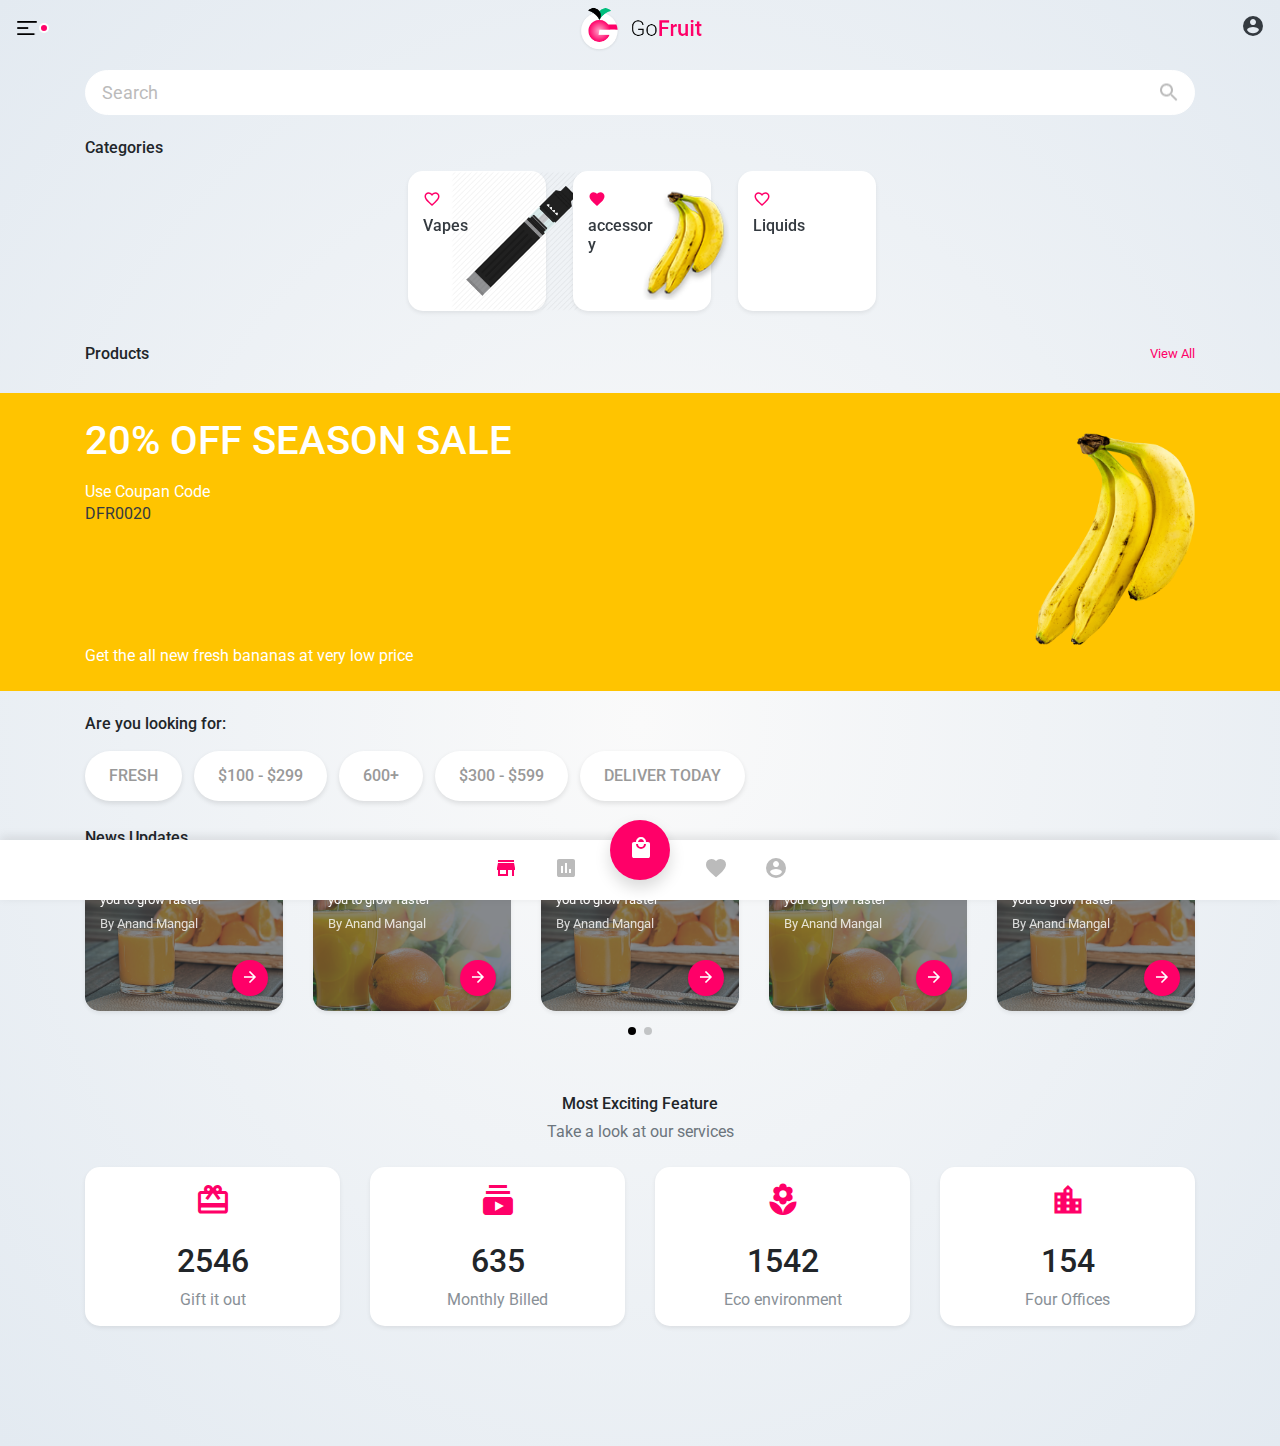
==== commit 0796e135: "added webservices" ====
--- a/index.html
+++ b/index.html
@@ -41,27 +41,14 @@
     <div class="sidebar">
         <div class="text-center">
             <div class="figure-menu shadow">
-                <figure><img src="img/user1.png" alt=""></figure>
-            </div>
-            <h5 class="mb-1 ">Ammy Jahnson</h5>
-            <p class="text-mute small">Sydney, Australia</p>
+                <figure><img id="profileImg" src="img/placeholder.jpg" alt=""></figure>
+            </div>
+            <h5 class="mb-1 " id="name" ></h5>
+            <p class="text-mute small" id="localisation"></p>
         </div>
         <br>
         <div class="row mx-0">
             <div class="col">
-                <div class="card mb-3 border-0 shadow-sm bg-template-light">
-                    <div class="card-body">
-                        <div class="row">
-                            <div class="col">
-                                <p class="text-secondary small mb-0">Balance Available</p>
-                                <h6 class="text-dark my-0">$2585.00</h6>
-                            </div>
-                            <div class="col-auto">
-                                <button class="btn btn-default button-rounded-36 shadow"><i class="material-icons">add</i></button>
-                            </div>
-                        </div>
-                    </div>
-                </div>
                 <h5 class="subtitle text-uppercase"><span>Menu</span></h5>
                 <div class="list-group main-menu">
                     <a href="index.html" class="list-group-item list-group-item-action active">Store</a>
@@ -101,11 +88,10 @@
                             <div class="card shadow-sm border-0">
                                 <div class="card-body">
                                     <div class="row no-gutters h-100">
-                                        <img src="img/orange.png" alt="" class="small-slide-right">
+                                        <img src="img/vape.png" alt="" class="small-slide-right">
                                         <div class="col-8">
                                             <button class="btn btn-sm btn-link p-0"><i class="material-icons md-18">favorite_outline</i></button>
-                                            <a href="all-products.html" class="text-dark mb-1 mt-2 h6 d-block">Citrus </a>
-                                            <p class="text-secondary small">Oranges, Grapefruit, Mandarins</p>
+                                            <a href="all-products.html" class="text-dark mb-1 mt-2 h6 d-block">Vapes </a>
                                         </div>
                                     </div>
                                 </div>
@@ -118,8 +104,7 @@
                                         <img src="img/banana-small.png" alt="" class="small-slide-right">
                                         <div class="col-8">
                                             <button class="btn btn-sm btn-link p-0"><i class="material-icons md-18">favorite</i></button>
-                                            <a href="all-products.html" class="text-dark mb-1 mt-2 h6 d-block">Tropical </a>
-                                            <p class="text-secondary small">Bananas, Mangoes</p>
+                                            <a href="all-products.html" class="text-dark mb-1 mt-2 h6 d-block">accessory </a>
                                         </div>
                                     </div>
                                 </div>
@@ -129,189 +114,22 @@
                             <div class="card shadow-sm border-0">
                                 <div class="card-body">
                                     <div class="row no-gutters h-100">
-                                        <img src="img/grapes.png" alt="" class="small-slide-right">
+                                        <img src="img/liquid.png" alt="" class="small-slide-right">
                                         <div class="col-9">
                                             <button class="btn btn-sm btn-link p-0"><i class="material-icons md-18">favorite_outline</i></button>
-                                            <a href="all-products.html" class="text-dark mb-1 mt-2 h6 d-block">Berries</a>
-                                            <p class="text-secondary small">Strawberries, Raspberries, Blueberries</p>
+                                            <a href="all-products.html" class="text-dark mb-1 mt-2 h6 d-block">Liquids</a>
                                         </div>
                                     </div>
                                 </div>
                             </div>
-                        </div>
-                        <div class="swiper-slide">
-                            <div class="card shadow-sm border-0">
-                                <div class="card-body">
-                                    <div class="row no-gutters h-100">
-                                        <img src="img/orange.png" alt="" class="small-slide-right">
-                                        <div class="col-8">
-                                            <button class="btn btn-sm btn-link p-0"><i class="material-icons md-18">favorite_outline</i></button>
-                                            <a href="all-products.html" class="text-dark mb-1 mt-2 h6 d-block">Citrus </a>
-                                            <p class="text-secondary small">Oranges, Grapefruit, Mandarins</p>
-                                        </div>
-                                    </div>
-                                </div>
-                            </div>
-                        </div>
-                        <div class="swiper-slide">
-                            <div class="card shadow-sm border-0">
-                                <div class="card-body">
-                                    <div class="row no-gutters h-100">
-                                        <img src="img/banana-small.png" alt="" class="small-slide-right">
-                                        <div class="col-8">
-                                            <button class="btn btn-sm btn-link p-0"><i class="material-icons md-18">favorite</i></button>
-                                            <a href="all-products.html" class="text-dark mb-1 mt-2 h6 d-block">Tropical </a>
-                                            <p class="text-secondary small">Bananas, Mangoes</p>
-                                        </div>
-                                    </div>
-                                </div>
-                            </div>
-                        </div>
-                        <div class="swiper-slide">
-                            <div class="card shadow-sm border-0">
-                                <div class="card-body">
-                                    <div class="row no-gutters h-100">
-                                        <img src="img/grapes.png" alt="" class="small-slide-right">
-                                        <div class="col-9">
-                                            <button class="btn btn-sm btn-link p-0"><i class="material-icons md-18">favorite_outline</i></button>
-                                            <a href="all-products.html" class="text-dark mb-1 mt-2 h6 d-block">Berries</a>
-                                            <p class="text-secondary small">Strawberries, Raspberries, Blueberries</p>
-                                        </div>
-                                    </div>
-                                </div>
-                            </div>
-                        </div>
-                        <div class="swiper-slide">
-                            <div class="card shadow-sm border-0">
-                                <div class="card-body">
-                                    <div class="row no-gutters h-100">
-                                        <img src="img/orange.png" alt="" class="small-slide-right">
-                                        <div class="col-8">
-                                            <button class="btn btn-sm btn-link p-0"><i class="material-icons md-18">favorite_outline</i></button>
-                                            <a href="all-products.html" class="text-dark mb-1 mt-2 h6 d-block">Citrus </a>
-                                            <p class="text-secondary small">Oranges, Grapefruit, Mandarins</p>
-                                        </div>
-                                    </div>
-                                </div>
-                            </div>
-                        </div>
-                        <div class="swiper-slide">
-                            <div class="card shadow-sm border-0">
-                                <div class="card-body">
-                                    <div class="row no-gutters h-100">
-                                        <img src="img/banana-small.png" alt="" class="small-slide-right">
-                                        <div class="col-8">
-                                            <button class="btn btn-sm btn-link p-0"><i class="material-icons md-18">favorite</i></button>
-                                            <a href="all-products.html" class="text-dark mb-1 mt-2 h6 d-block">Tropical </a>
-                                            <p class="text-secondary small">Bananas, Mangoes</p>
-                                        </div>
-                                    </div>
-                                </div>
-                            </div>
-                        </div>
-                        <div class="swiper-slide">
-                            <div class="card shadow-sm border-0">
-                                <div class="card-body">
-                                    <div class="row no-gutters h-100">
-                                        <img src="img/grapes.png" alt="" class="small-slide-right">
-                                        <div class="col-9">
-                                            <button class="btn btn-sm btn-link p-0"><i class="material-icons md-18">favorite_outline</i></button>
-                                            <a href="all-products.html" class="text-dark mb-1 mt-2 h6 d-block">Berries</a>
-                                            <p class="text-secondary small">Strawberries, Raspberries, Blueberries</p>
-                                        </div>
-                                    </div>
-                                </div>
-                            </div>
-                        </div>
-                    </div>
-                </div>
+                    </div>
+                </div>
+            </div>
             </div>
 
             <h6 class="subtitle">Products <a href="all-products.html" class="float-right small">View All</a></h6>
             <div class="row">
-                <div class="col-6 col-md-4 col-lg-3 col-xl-2">
-                    <div class="card shadow-sm border-0 mb-4">
-                        <div class="card-body">
-                            <button class="btn btn-sm btn-link p-0"><i class="material-icons md-18">favorite_outline</i></button>
-                            <div class="badge badge-success float-right mt-1">10% off</div>
-                            <figure class="product-image"><img src="img/apple.png" alt="" class=""></figure>
-                            <a href="product-details.html" class="text-dark mb-1 mt-2 h6 d-block">Red Apple </a>
-                            <p class="text-secondary small mb-2">Imported from Simla</p>
-                            <h5 class="text-success font-weight-normal mb-0">$ 120<sup>.00</sup></h5>
-                            <p class="text-secondary small text-mute mb-0">1.0 kg</p>
-                            <button class="btn btn-default button-rounded-36 shadow-sm float-bottom-right"><i class="material-icons md-18">shopping_cart</i></button>
-                        </div>
-                    </div>
-                </div>
-                <div class="col-6 col-md-4 col-lg-3 col-xl-2">
-                    <div class="card shadow-sm border-0 mb-4">
-                        <div class="card-body">
-                            <button class="btn btn-sm btn-link p-0"><i class="material-icons md-18">favorite_outline</i></button>
-                            <div class="badge badge-success float-right mt-1">10% off</div>
-                            <figure class="product-image"><img src="img/grapes2.png" alt="" class=""></figure>
-                            <a href="product-details.html" class="text-dark mb-1 mt-2 h6 d-block">Green Grapes</a>
-                            <p class="text-secondary small mb-2">Chilled fresh</p>
-                            <h5 class="text-success font-weight-normal mb-0">$ 100<sup>.00</sup></h5>
-                            <p class="text-secondary small text-mute mb-0">1.0 kg</p>
-                            <button class="btn btn-default button-rounded-36 shadow-sm float-bottom-right"><i class="material-icons md-18">shopping_cart</i></button>
-                        </div>
-                    </div>
-                </div>
-                <div class="col-6 col-md-4 col-lg-3 col-xl-2">
-                    <div class="card shadow-sm border-0 mb-4">
-                        <div class="card-body">
-                            <button class="btn btn-sm btn-link p-0"><i class="material-icons md-18">favorite_outline</i></button>
-                            <div class="badge badge-primary float-right mt-1">10% off</div>
-                            <figure class="product-image"><img src="img/orange-2.png" alt="" class=""></figure>
-                            <a href="product-details.html" class="text-dark mb-1 mt-2 h6 d-block">Orange</a>
-                            <p class="text-secondary small mb-2">Sweet and Juicy</p>
-                            <h5 class="text-success font-weight-normal mb-0">$ 120<sup>.00</sup></h5>
-                            <p class="text-secondary small text-mute mb-0">1.0 kg</p>
-                            <button class="btn btn-default button-rounded-36 shadow-sm float-bottom-right"><i class="material-icons md-18">shopping_cart</i></button>
-                        </div>
-                    </div>
-                </div>
-                <div class="col-6 col-md-4 col-lg-3 col-xl-2">
-                    <div class="card shadow-sm border-0 mb-4">
-                        <div class="card-body">
-                            <button class="btn btn-sm btn-link p-0"><i class="material-icons md-18">favorite_outline</i></button>
-                            <div class="badge badge-info float-right mt-1">50% off</div>
-                            <figure class="product-image"><img src="img/orange-small.png" alt="" class=""></figure>
-                            <a href="product-details.html" class="text-dark mb-1 mt-2 h6 d-block">Lemon</a>
-                            <p class="text-secondary small mb-2">Most Demanded</p>
-                            <h5 class="text-success font-weight-normal mb-0">$ 120<sup>.00</sup></h5>
-                            <p class="text-secondary small text-mute mb-0">1.0 kg</p>
-                            <button class="btn btn-default button-rounded-36 shadow-sm float-bottom-right"><i class="material-icons md-18">shopping_cart</i></button>
-                        </div>
-                    </div>
-                </div>
-                <div class="col-6 col-md-4 col-lg-3 col-xl-2">
-                    <div class="card shadow-sm border-0 mb-4">
-                        <div class="card-body">
-                            <button class="btn btn-sm btn-link p-0"><i class="material-icons md-18">favorite_outline</i></button>
-                            <div class="badge badge-success float-right mt-1">10% off</div>
-                            <figure class="product-image"><img src="img/apple.png" alt="" class=""></figure>
-                            <a href="product-details.html" class="text-dark mb-1 mt-2 h6 d-block">Red Apple </a>
-                            <p class="text-secondary small mb-2">Imported from Simla</p>
-                            <h5 class="text-success font-weight-normal mb-0">$ 120<sup>.00</sup></h5>
-                            <p class="text-secondary small text-mute mb-0">1.0 kg</p>
-                            <button class="btn btn-default button-rounded-36 shadow-sm float-bottom-right"><i class="material-icons md-18">shopping_cart</i></button>
-                        </div>
-                    </div>
-                </div>
-                <div class="col-6 col-md-4 col-lg-3 col-xl-2">
-                    <div class="card shadow-sm border-0 mb-4">
-                        <div class="card-body">
-                            <button class="btn btn-sm btn-link p-0"><i class="material-icons md-18">favorite_outline</i></button>
-                            <div class="badge badge-success float-right mt-1">10% off</div>
-                            <figure class="product-image"><img src="img/grapes2.png" alt="" class=""></figure>
-                            <a href="product-details.html" class="text-dark mb-1 mt-2 h6 d-block">Green Grapes</a>
-                            <p class="text-secondary small mb-2">Chilled fresh</p>
-                            <h5 class="text-success font-weight-normal mb-0">$ 100<sup>.00</sup></h5>
-                            <p class="text-secondary small text-mute mb-0">1.0 kg</p>
-                            <button class="btn btn-default button-rounded-36 shadow-sm float-bottom-right"><i class="material-icons md-18">shopping_cart</i></button>
-                        </div>
-                    </div>
+                <div class="col-6 col-md-4 col-lg-3 col-xl-2" id="productsList">
                 </div>
             </div>
         </div>
@@ -509,7 +327,7 @@
         </div>
     </div>
     
-    <!-- notification -->
+    <!-- notification 
     <div class="notification bg-white shadow border-primary">
         <div class="row">
             <div class="col-auto align-self-center pr-0">
@@ -524,7 +342,8 @@
             </div>
         </div>
     </div>
-    <!-- notification ends -->
+    
+    notification ends -->
     
     
     <!-- jquery, popper and bootstrap js -->
@@ -537,6 +356,7 @@
 
     <!-- template custom js -->
     <script src="js/main.js"></script>
+    <script src="js/scripts/ws.js"></script>
 
     <!-- page level script -->
     <script>
@@ -583,6 +403,57 @@
             $('.closenotification').on('click', function() {
                 $(this).closest('.notification').removeClass('active')
             });
+
+            var user = JSON.parse(localStorage.getItem("user")) ;
+            setTimeout(() => {
+                console.log(user.nom);
+                
+                $("#name").text(user.nom + " " + user.prenom ) ;
+                $("#localisation").text(user.localisation ) ;
+                $("#profileImg").attr("src",user.image);
+            }, 0);
+
+            getArticles().done(
+                data => {                    
+                    var products  = JSON.parse(data) ;
+                    products.forEach(element => {
+                        let template = `                    
+                         <div class="card shadow-sm border-0 mb-4">
+                            <div class="card-body productCard">
+                                <figure class="product-image"><img src="img/apple.png" alt="" data-name="productImg"></figure>
+                                <a href="product-details.html" class="text-dark mb-1 mt-2 h6 d-block" data-name="productDescription"></a>
+                                <p class="text-secondary small mb-2 " data-name="productPoster"></p>
+                                <h5 class="text-success font-weight-normal mb-0" data-name="productPrice"></h5>
+                             </div>
+                        </div>
+                        `;
+                    console.log($(template)
+                            .find('[data-name=productDescription]')[0]
+                            );
+                    
+                    $(template)
+                            .find('[data-name=productDescription]')
+                            .text(element.description);
+                    $(template)
+                            .find('[data-name=productPoster]')
+                            .text("By : " + element.nomprenom);
+                    $(template)
+                            .find('[data-name=productPrice]')
+                            .html(" $ "  + element.prix + "<sup>.00</sup>");
+                    console.log(getFirebaseImage(element.image));
+                    
+                    $(template)
+                            .find('[data-name=productImg]')
+                            .attr("src",getFirebaseImage(element.image));
+
+                    $('div#productsList').html(
+                        $('div#productsList').html() + template
+                    );
+                    
+                });
+                }
+            )
+
         });
 
     </script>
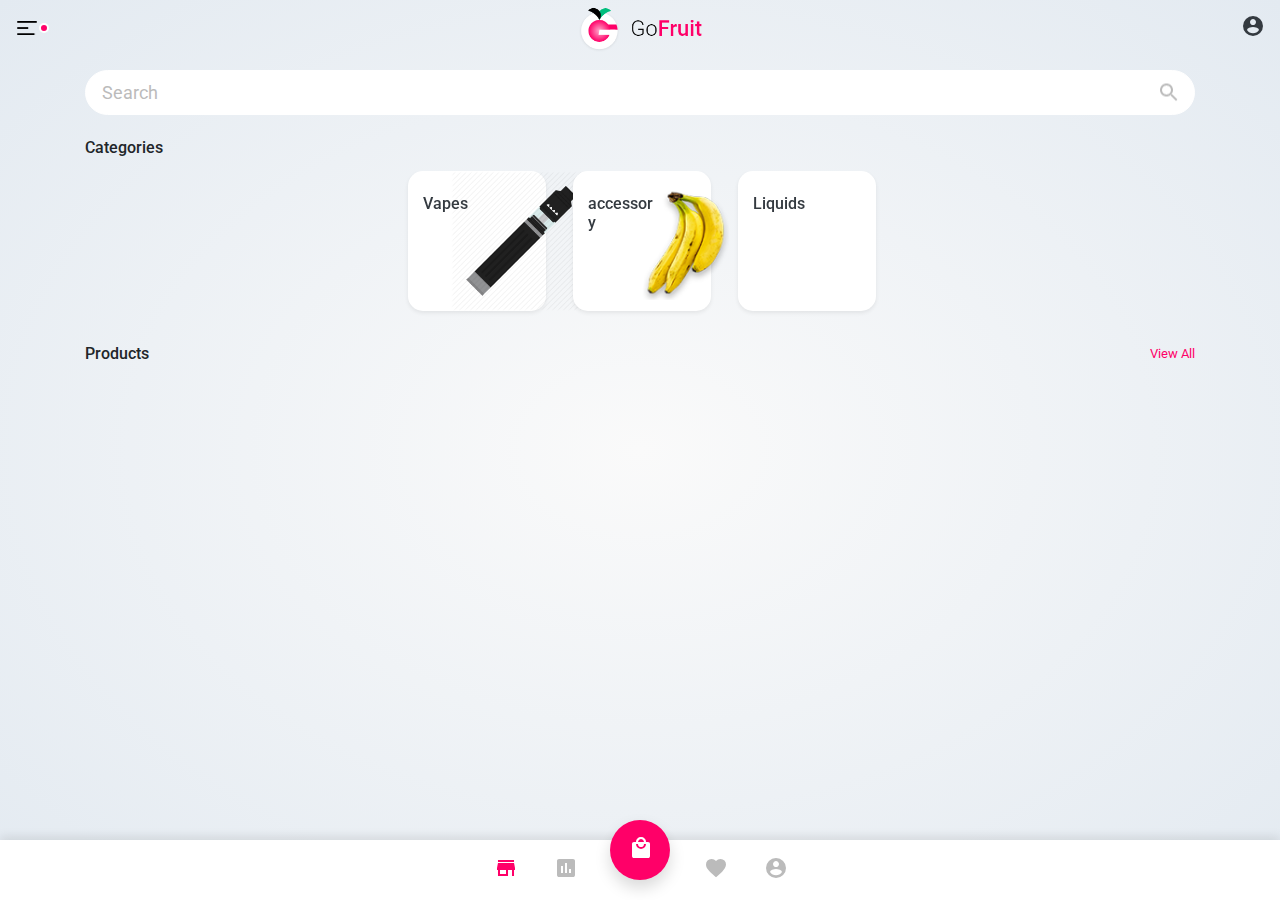
==== commit b6ab6213: "Adding profile + products from Web services" ====
--- a/index.html
+++ b/index.html
@@ -38,31 +38,7 @@
             </div>
         </div>
     </div>
-    <div class="sidebar">
-        <div class="text-center">
-            <div class="figure-menu shadow">
-                <figure><img id="profileImg" src="img/placeholder.jpg" alt=""></figure>
-            </div>
-            <h5 class="mb-1 " id="name" ></h5>
-            <p class="text-mute small" id="localisation"></p>
-        </div>
-        <br>
-        <div class="row mx-0">
-            <div class="col">
-                <h5 class="subtitle text-uppercase"><span>Menu</span></h5>
-                <div class="list-group main-menu">
-                    <a href="index.html" class="list-group-item list-group-item-action active">Store</a>
-                    <a href="notification.html" class="list-group-item list-group-item-action">Notification <span class="badge badge-dark text-white">2</span></a>
-                    <a href="all-products.html" class="list-group-item list-group-item-action">All Products</a>
-                    <a href="my-order.html" class="list-group-item list-group-item-action">My Order</a>
-                    <a href="profile.html" class="list-group-item list-group-item-action">My Profile</a>
-                    <a href="controls.html" class="list-group-item list-group-item-action">Pages Controls <span class="badge badge-light ml-2">Check</span></a>
-                    <a href="setting.html" class="list-group-item list-group-item-action">Settings</a>
-                    <a href="login.html" class="list-group-item list-group-item-action mt-4">Logout</a>
-                </div>
-            </div>
-        </div>
-
+    <div id="sidebar" class="sidebar">
     </div>
     <div class="wrapper">
         <div class="header">
@@ -77,7 +53,7 @@
             </div>
         </div>
         <div class="container">
-            <input type="text" class="form-control form-control-lg search my-3" placeholder="Search">
+            <input onkeyup="searchProduct()" id="search" type="text" class="form-control form-control-lg search my-3" placeholder="Search">
 
             <h6 class="subtitle">Categories</h6>
             <div class="row">
@@ -86,12 +62,11 @@
                     <div class="swiper-wrapper">
                         <div class="swiper-slide">
                             <div class="card shadow-sm border-0">
-                                <div class="card-body">
+                                <div onclick="filterCategory('Vapes')" class="card-body">
                                     <div class="row no-gutters h-100">
                                         <img src="img/vape.png" alt="" class="small-slide-right">
                                         <div class="col-8">
-                                            <button class="btn btn-sm btn-link p-0"><i class="material-icons md-18">favorite_outline</i></button>
-                                            <a href="all-products.html" class="text-dark mb-1 mt-2 h6 d-block">Vapes </a>
+                                            <a class="text-dark mb-1 mt-2 h6 d-block">Vapes </a>
                                         </div>
                                     </div>
                                 </div>
@@ -99,12 +74,11 @@
                         </div>
                         <div class="swiper-slide">
                             <div class="card shadow-sm border-0">
-                                <div class="card-body">
+                                <div onclick="filterCategory('Accessoires')" class="card-body">
                                     <div class="row no-gutters h-100">
                                         <img src="img/banana-small.png" alt="" class="small-slide-right">
                                         <div class="col-8">
-                                            <button class="btn btn-sm btn-link p-0"><i class="material-icons md-18">favorite</i></button>
-                                            <a href="all-products.html" class="text-dark mb-1 mt-2 h6 d-block">accessory </a>
+                                            <a class="text-dark mb-1 mt-2 h6 d-block">accessory </a>
                                         </div>
                                     </div>
                                 </div>
@@ -112,222 +86,59 @@
                         </div>
                         <div class="swiper-slide">
                             <div class="card shadow-sm border-0">
-                                <div class="card-body">
+                                <div onclick="filterCategory('Liquides')" class="card-body">
                                     <div class="row no-gutters h-100">
                                         <img src="img/liquid.png" alt="" class="small-slide-right">
                                         <div class="col-9">
-                                            <button class="btn btn-sm btn-link p-0"><i class="material-icons md-18">favorite_outline</i></button>
-                                            <a href="all-products.html" class="text-dark mb-1 mt-2 h6 d-block">Liquids</a>
+                                            <a class="text-dark mb-1 mt-2 h6 d-block">Liquids</a>
                                         </div>
                                     </div>
                                 </div>
                             </div>
+                        </div>
                     </div>
                 </div>
             </div>
-            </div>
-
-            <h6 class="subtitle">Products <a href="all-products.html" class="float-right small">View All</a></h6>
-            <div class="row">
-                <div class="col-6 col-md-4 col-lg-3 col-xl-2" id="productsList">
-                </div>
-            </div>
-        </div>
-        <div class="container-fluid bg-warning text-white my-3">
-            <div class="row">
-                <div class="container">
-                    <div class="row  py-4 ">
-                        <div class="col">
-                            <h1 class="text-uppercase mb-3">20% OFF Season Sale</h1>
-                            <p class="mb-3">Use Coupan Code<br><span class="text-dark">DFR0020</span></p>
-                        </div>
-                        <div class="col-5 col-md-3 col-lg-2 col-xl-2">
-                            <img src="img/banana.png" alt="" class="mw-100 mt-3">
-                        </div>
-                        <div class="w-100"></div>
-                        <div class="col">
-                            <p>Get the all new fresh bananas at very low price</p>
+
+            <h6 class="subtitle">Products <a onclick="filterCategory()" href="#" class="float-right small">View All</a></h6>
+            <div class="row" id="productsList">
+            </div>
+            <div class="footer">
+                <div class="no-gutters">
+                    <div class="col-auto mx-auto">
+                        <div class="row no-gutters justify-content-center">
+                            <div class="col-auto">
+                                <a href="index.html" class="btn btn-link-default active">
+                                    <i class="material-icons">store_mall_directory</i>
+                                </a>
+                            </div>
+                            <div class="col-auto">
+                                <a href="statistics.html" class="btn btn-link-default">
+                                    <i class="material-icons">insert_chart_outline</i>
+                                </a>
+                            </div>
+                            <div class="col-auto">
+                                <a href="cart.html" class="btn btn-default shadow centerbutton">
+                                    <i class="material-icons">local_mall</i>
+                                </a>
+                            </div>
+                            <div class="col-auto">
+                                <a href="favorite-products.html" class="btn btn-link-default">
+                                    <i class="material-icons">favorite</i>
+                                </a>
+                            </div>
+                            <div class="col-auto">
+                                <a href="profile.html" class="btn btn-link-default">
+                                    <i class="material-icons">account_circle</i>
+                                </a>
+                            </div>
                         </div>
                     </div>
                 </div>
             </div>
         </div>
-        <div class="container">
-            <h6 class="subtitle">Are you looking for:</h6>
-            <div class="row">
-                <div class="col">
-                    <button class="btn btn-lg btn-light btn-rounded shadow-xs my-1 mr-2">Fresh</button>
-                    <button class="btn btn-lg btn-light btn-rounded shadow-xs my-1 mr-2">$100 - $299</button>
-                    <button class="btn btn-lg btn-light btn-rounded shadow-xs my-1 mr-2">600+</button>
-                    <button class="btn btn-lg btn-light btn-rounded shadow-xs my-1 mr-2">$300 - $599</button>
-                    <button class="btn btn-lg btn-light btn-rounded shadow-xs my-1 mr-2">Deliver Today</button>
-                </div>
-            </div>
-            <h6 class="subtitle">News Updates</h6>
-            <div class="row">
-                <!-- Swiper -->
-                <div class="swiper-container news-slide">
-                    <div class="swiper-wrapper">
-                        <div class="swiper-slide">
-                            <div class="card shadow-sm border-0 bg-dark text-white">
-                                <figure class="background">
-                                    <img src="img/fresh-orange-juice.jpg" alt="">
-                                </figure>
-                                <div class="card-body">
-                                    <a href="" class="btn btn-default button-rounded-36 shadow-sm float-bottom-right"><i class="material-icons md-18">arrow_forward</i></a>
-                                    <h5 class="small">Multipurpose Juice allows you to grow faster</h5>
-                                    <p class="text-mute small">By Anand Mangal</p>
-                                </div>
-                            </div>
-                        </div>
-                        <div class="swiper-slide">
-                            <div class="card shadow-sm border-0 bg-dark text-white">
-                                <figure class="background">
-                                    <img src="img/orange-juice.jpg" alt="">
-                                </figure>
-                                <div class="card-body">
-                                    <a href="" class="btn btn-default button-rounded-36 shadow-sm float-bottom-right"><i class="material-icons md-18">arrow_forward</i></a>
-                                    <h5 class="small">Multipurpose Juice allows you to grow faster</h5>
-                                    <p class="text-mute small">By Anand Mangal</p>
-                                </div>
-                            </div>
-                        </div>
-                        <div class="swiper-slide">
-                            <div class="card shadow-sm border-0 bg-dark text-white">
-                                <figure class="background">
-                                    <img src="img/fresh-orange-juice.jpg" alt="">
-                                </figure>
-                                <div class="card-body">
-                                    <a href="" class="btn btn-default button-rounded-36 shadow-sm float-bottom-right"><i class="material-icons md-18">arrow_forward</i></a>
-                                    <h5 class="small">Multipurpose Juice allows you to grow faster</h5>
-                                    <p class="text-mute small">By Anand Mangal</p>
-                                </div>
-                            </div>
-                        </div>
-                        <div class="swiper-slide">
-                            <div class="card shadow-sm border-0 bg-dark text-white">
-                                <figure class="background">
-                                    <img src="img/orange-juice.jpg" alt="">
-                                </figure>
-                                <div class="card-body">
-                                    <a href="" class="btn btn-default button-rounded-36 shadow-sm float-bottom-right"><i class="material-icons md-18">arrow_forward</i></a>
-                                    <h5 class="small">Multipurpose Juice allows you to grow faster</h5>
-                                    <p class="text-mute small">By Anand Mangal</p>
-                                </div>
-                            </div>
-                        </div>
-                        <div class="swiper-slide">
-                            <div class="card shadow-sm border-0 bg-dark text-white">
-                                <figure class="background">
-                                    <img src="img/fresh-orange-juice.jpg" alt="">
-                                </figure>
-                                <div class="card-body">
-                                    <a href="" class="btn btn-default button-rounded-36 shadow-sm float-bottom-right"><i class="material-icons md-18">arrow_forward</i></a>
-                                    <h5 class="small">Multipurpose Juice allows you to grow faster</h5>
-                                    <p class="text-mute small">By Anand Mangal</p>
-                                </div>
-                            </div>
-                        </div>
-                        <div class="swiper-slide">
-                            <div class="card shadow-sm border-0 bg-dark text-white">
-                                <figure class="background">
-                                    <img src="img/orange-juice.jpg" alt="">
-                                </figure>
-                                <div class="card-body">
-                                    <a href="" class="btn btn-default button-rounded-36 shadow-sm float-bottom-right"><i class="material-icons md-18">arrow_forward</i></a>
-                                    <h5 class="small">Multipurpose Juice allows you to grow faster</h5>
-                                    <p class="text-mute small">By Anand Mangal</p>
-                                </div>
-                            </div>
-                        </div>
-                    </div>
-                    <!-- Add Pagination -->
-                    <div class="swiper-pagination"></div>
-                </div>
-            </div>
-        </div>
-        <div class="container mb-3">
-            <div class="row">
-                <div class="col text-center">
-                    <h5 class="subtitle mb-1">Most Exciting Feature</h5>
-                    <p class="text-secondary">Take a look at our services</p>
-                </div>
-            </div>
-            <div class="row text-center mt-4">
-                <div class="col-6 col-md-3">
-                    <div class="card shadow-sm border-0 mb-4">
-                        <div class="card-body">
-                            <i class="material-icons mb-4 md-36 text-template">card_giftcard</i>
-                            <h2>2546</h2>
-                            <p class="text-secondary text-mute">Gift it out</p>
-                        </div>
-                    </div>
-                </div>
-                <div class="col-6 col-md-3">
-                    <div class="card shadow-sm border-0 mb-4">
-                        <div class="card-body">
-                            <i class="material-icons mb-4 md-36 text-template">subscriptions</i>
-                            <h2>635</h2>
-                            <p class="text-secondary text-mute">Monthly Billed</p>
-                        </div>
-                    </div>
-                </div>
-                <div class="col-6 col-md-3">
-                    <div class="card shadow-sm border-0 mb-4">
-                        <div class="card-body">
-                            <i class="material-icons mb-4 md-36 text-template">local_florist</i>
-                            <h2>1542</h2>
-                            <p class="text-secondary text-mute">Eco environment</p>
-                        </div>
-                    </div>
-                </div>
-                <div class="col-6 col-md-3">
-                    <div class="card shadow-sm border-0 mb-4">
-                        <div class="card-body">
-                            <i class="material-icons mb-4 md-36 text-template">location_city</i>
-                            <h2>154</h2>
-                            <p class="text-secondary text-mute">Four Offices</p>
-                        </div>
-                    </div>
-                </div>
-            </div>
-        </div>
-        <div class="footer">
-            <div class="no-gutters">
-                <div class="col-auto mx-auto">
-                    <div class="row no-gutters justify-content-center">
-                        <div class="col-auto">
-                            <a href="index.html" class="btn btn-link-default active">
-                                <i class="material-icons">store_mall_directory</i>
-                            </a>
-                        </div>
-                        <div class="col-auto">
-                            <a href="statistics.html" class="btn btn-link-default">
-                                <i class="material-icons">insert_chart_outline</i>
-                            </a>
-                        </div>
-                        <div class="col-auto">
-                            <a href="cart.html" class="btn btn-default shadow centerbutton">
-                                <i class="material-icons">local_mall</i>
-                            </a>
-                        </div>
-                        <div class="col-auto">
-                            <a href="favorite-products.html" class="btn btn-link-default">
-                                <i class="material-icons">favorite</i>
-                            </a>
-                        </div>
-                        <div class="col-auto">
-                            <a href="profile.html" class="btn btn-link-default">
-                                <i class="material-icons">account_circle</i>
-                            </a>
-                        </div>
-                    </div>
-                </div>
-            </div>
-        </div>
-    </div>
-    
-    <!-- notification 
+
+        <!-- notification 
     <div class="notification bg-white shadow border-primary">
         <div class="row">
             <div class="col-auto align-self-center pr-0">
@@ -344,120 +155,92 @@
     </div>
     
     notification ends -->
-    
-    
-    <!-- jquery, popper and bootstrap js -->
-    <script src="js/jquery-3.3.1.min.js"></script>
-    <script src="js/popper.min.js"></script>
-    <script src="vendor/bootstrap-4.3.1/js/bootstrap.min.js"></script>
-
-    <!-- swiper js -->
-    <script src="vendor/swiper/js/swiper.min.js"></script>
-
-    <!-- template custom js -->
-    <script src="js/main.js"></script>
-    <script src="js/scripts/ws.js"></script>
-
-    <!-- page level script -->
-    <script>
-        $(window).on('load', function() {
-            /* swiper slider carousel */
-            var swiper = new Swiper('.small-slide', {
-                slidesPerView: 'auto',
-                spaceBetween: 0,
+
+
+        <!-- jquery, popper and bootstrap js -->
+        <script src="js/jquery-3.3.1.min.js"></script>
+        <script src="js/popper.min.js"></script>
+        <script src="vendor/bootstrap-4.3.1/js/bootstrap.min.js"></script>
+
+        <!-- swiper js -->
+        <script src="vendor/swiper/js/swiper.min.js"></script>
+
+        <!-- template custom js -->
+        <script src="js/main.js"></script>
+        <script src="js/scripts/ws.js"></script>
+        <script src="js/views/commonViews.js"></script>
+        <script src="js/views/products.js"></script>
+
+        <!-- page level script -->
+        <script>
+            $(window).on('load', function() {
+                /* swiper slider carousel */
+                var swiper = new Swiper('.small-slide', {
+                    slidesPerView: 'auto',
+                    spaceBetween: 0,
+                });
+
+                var swiper = new Swiper('.news-slide', {
+                    slidesPerView: 5,
+                    spaceBetween: 0,
+                    pagination: {
+                        el: '.swiper-pagination',
+                    },
+                    breakpoints: {
+                        1024: {
+                            slidesPerView: 4,
+                            spaceBetween: 0,
+                        },
+                        768: {
+                            slidesPerView: 3,
+                            spaceBetween: 0,
+                        },
+                        640: {
+                            slidesPerView: 2,
+                            spaceBetween: 0,
+                        },
+                        320: {
+                            slidesPerView: 2,
+                            spaceBetween: 0,
+                        }
+                    }
+                });
+
+                /* notification view and hide */
+                setTimeout(function() {
+                    $('.notification').addClass('active');
+                    setTimeout(function() {
+                        $('.notification').removeClass('active');
+                    }, 3500);
+                }, 500);
+                $('.closenotification').on('click', function() {
+                    $(this).closest('.notification').removeClass('active')
+                });
             });
 
-            var swiper = new Swiper('.news-slide', {
-                slidesPerView: 5,
-                spaceBetween: 0,
-                pagination: {
-                    el: '.swiper-pagination',
-                },
-                breakpoints: {
-                    1024: {
-                        slidesPerView: 4,
-                        spaceBetween: 0,
-                    },
-                    768: {
-                        slidesPerView: 3,
-                        spaceBetween: 0,
-                    },
-                    640: {
-                        slidesPerView: 2,
-                        spaceBetween: 0,
-                    },
-                    320: {
-                        slidesPerView: 2,
-                        spaceBetween: 0,
-                    }
+            $("#sidebar").html(renderSideMenu());
+            var products = [];
+            getArticles().done(
+                data => {
+                    products = JSON.parse(data);
+                    $("#productsList").html(renderProductsList(products));
                 }
-            });
-
-            /* notification view and hide */
-            setTimeout(function() {
-                $('.notification').addClass('active');
-                setTimeout(function() {
-                    $('.notification').removeClass('active');
-                }, 3500);
-            }, 500);
-            $('.closenotification').on('click', function() {
-                $(this).closest('.notification').removeClass('active')
-            });
-
-            var user = JSON.parse(localStorage.getItem("user")) ;
-            setTimeout(() => {
-                console.log(user.nom);
-                
-                $("#name").text(user.nom + " " + user.prenom ) ;
-                $("#localisation").text(user.localisation ) ;
-                $("#profileImg").attr("src",user.image);
-            }, 0);
-
-            getArticles().done(
-                data => {                    
-                    var products  = JSON.parse(data) ;
-                    products.forEach(element => {
-                        let template = `                    
-                         <div class="card shadow-sm border-0 mb-4">
-                            <div class="card-body productCard">
-                                <figure class="product-image"><img src="img/apple.png" alt="" data-name="productImg"></figure>
-                                <a href="product-details.html" class="text-dark mb-1 mt-2 h6 d-block" data-name="productDescription"></a>
-                                <p class="text-secondary small mb-2 " data-name="productPoster"></p>
-                                <h5 class="text-success font-weight-normal mb-0" data-name="productPrice"></h5>
-                             </div>
-                        </div>
-                        `;
-                    console.log($(template)
-                            .find('[data-name=productDescription]')[0]
-                            );
-                    
-                    $(template)
-                            .find('[data-name=productDescription]')
-                            .text(element.description);
-                    $(template)
-                            .find('[data-name=productPoster]')
-                            .text("By : " + element.nomprenom);
-                    $(template)
-                            .find('[data-name=productPrice]')
-                            .html(" $ "  + element.prix + "<sup>.00</sup>");
-                    console.log(getFirebaseImage(element.image));
-                    
-                    $(template)
-                            .find('[data-name=productImg]')
-                            .attr("src",getFirebaseImage(element.image));
-
-                    $('div#productsList').html(
-                        $('div#productsList').html() + template
-                    );
-                    
-                });
-                }
-            )
-
-        });
-
-    </script>
+            );
+
+            function filterCategory(category) {
+                $("#productsList").html(renderProductsList(products, {
+                    category
+                }));
+            }
+
+            function searchProduct() {
+                let search = $("#search").val();
+                $("#productsList").html(renderProductsList(products, {
+                    search
+                }));
+            }
+        </script>
 
 </body>
 
-</html>
+</html>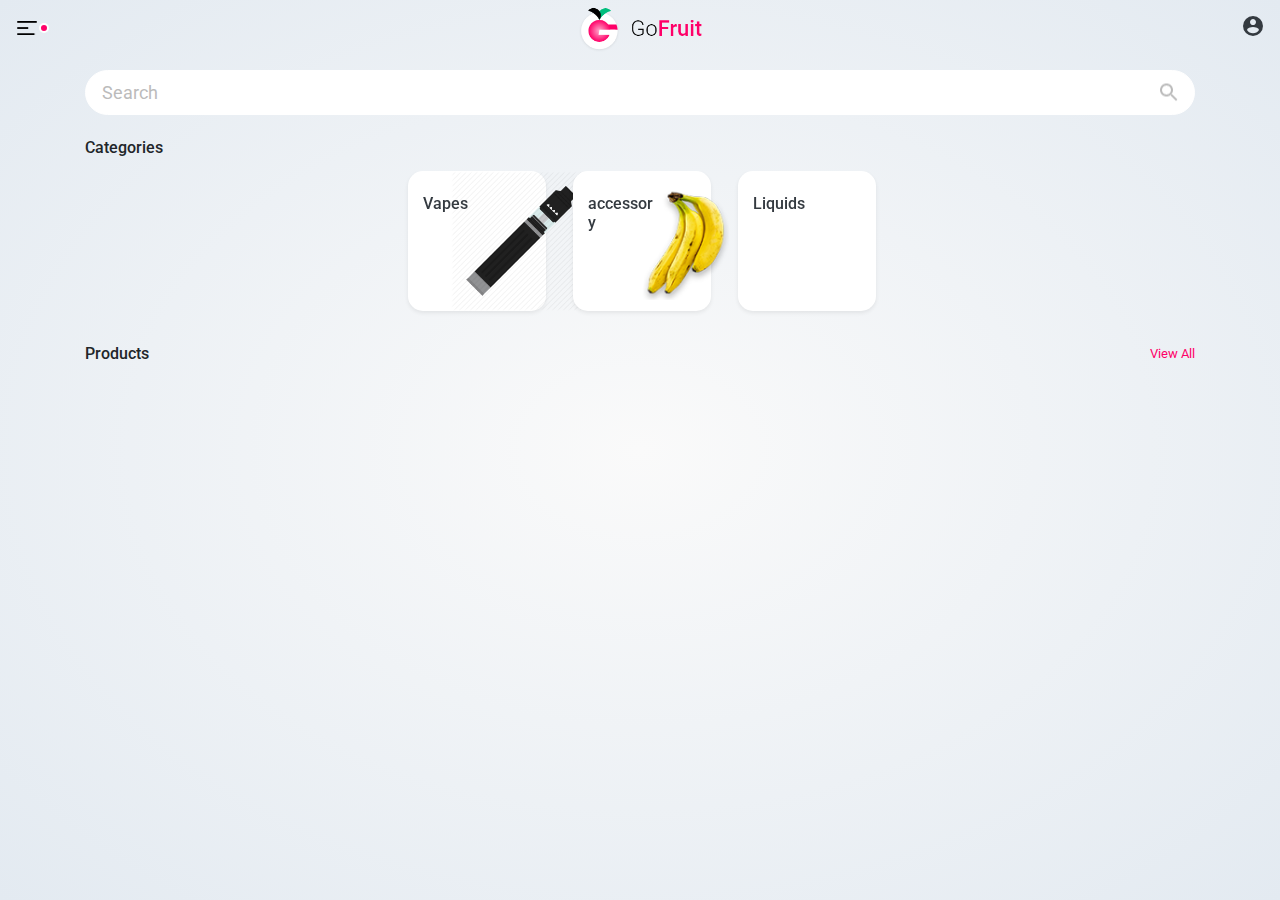
==== commit 382eb191: "Adding product View" ====
--- a/index.html
+++ b/index.html
@@ -103,38 +103,7 @@
             <h6 class="subtitle">Products <a onclick="filterCategory()" href="#" class="float-right small">View All</a></h6>
             <div class="row" id="productsList">
             </div>
-            <div class="footer">
-                <div class="no-gutters">
-                    <div class="col-auto mx-auto">
-                        <div class="row no-gutters justify-content-center">
-                            <div class="col-auto">
-                                <a href="index.html" class="btn btn-link-default active">
-                                    <i class="material-icons">store_mall_directory</i>
-                                </a>
-                            </div>
-                            <div class="col-auto">
-                                <a href="statistics.html" class="btn btn-link-default">
-                                    <i class="material-icons">insert_chart_outline</i>
-                                </a>
-                            </div>
-                            <div class="col-auto">
-                                <a href="cart.html" class="btn btn-default shadow centerbutton">
-                                    <i class="material-icons">local_mall</i>
-                                </a>
-                            </div>
-                            <div class="col-auto">
-                                <a href="favorite-products.html" class="btn btn-link-default">
-                                    <i class="material-icons">favorite</i>
-                                </a>
-                            </div>
-                            <div class="col-auto">
-                                <a href="profile.html" class="btn btn-link-default">
-                                    <i class="material-icons">account_circle</i>
-                                </a>
-                            </div>
-                        </div>
-                    </div>
-                </div>
+            <div id="footer" class="footer">
             </div>
         </div>
 
@@ -219,6 +188,7 @@
             });
 
             $("#sidebar").html(renderSideMenu());
+            $("#footer").html(renderFooter());
             var products = [];
             getArticles().done(
                 data => {
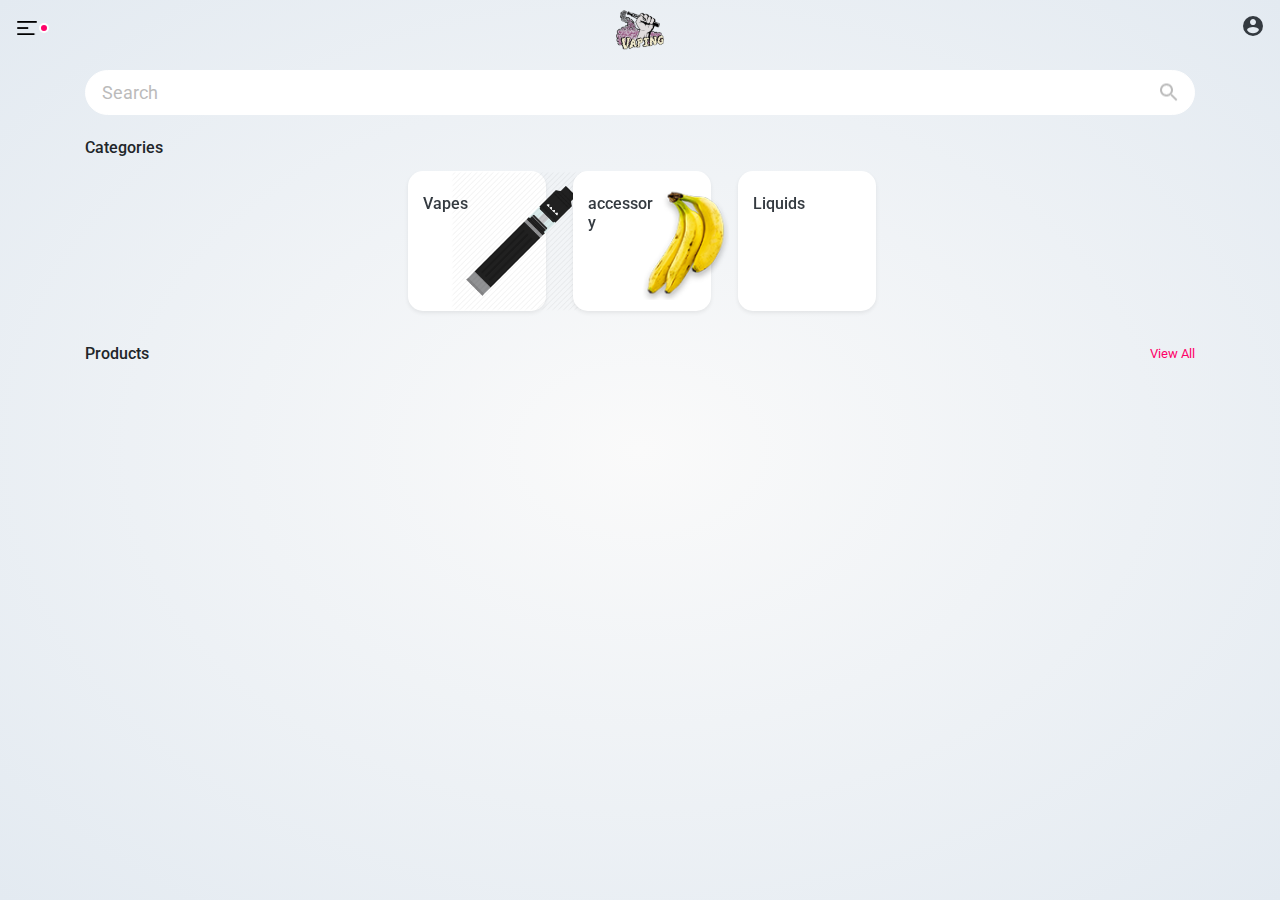
==== commit 55fd13c1: "Firebse update" ====
--- a/index.html
+++ b/index.html
@@ -28,8 +28,7 @@
 <body>
     <div class="row no-gutters vh-100 loader-screen">
         <div class="col align-self-center text-white text-center">
-            <img src="img/logo.png" alt="logo">
-            <h1><span class="font-weight-light">Go</span>Fruit</h1>
+            
             <div class="laoderhorizontal">
                 <div></div>
                 <div></div>
@@ -188,7 +187,7 @@
             });
 
             $("#sidebar").html(renderSideMenu());
-            $("#footer").html(renderFooter());
+            $("#footer").html(renderFooter('index'));
             var products = [];
             getArticles().done(
                 data => {
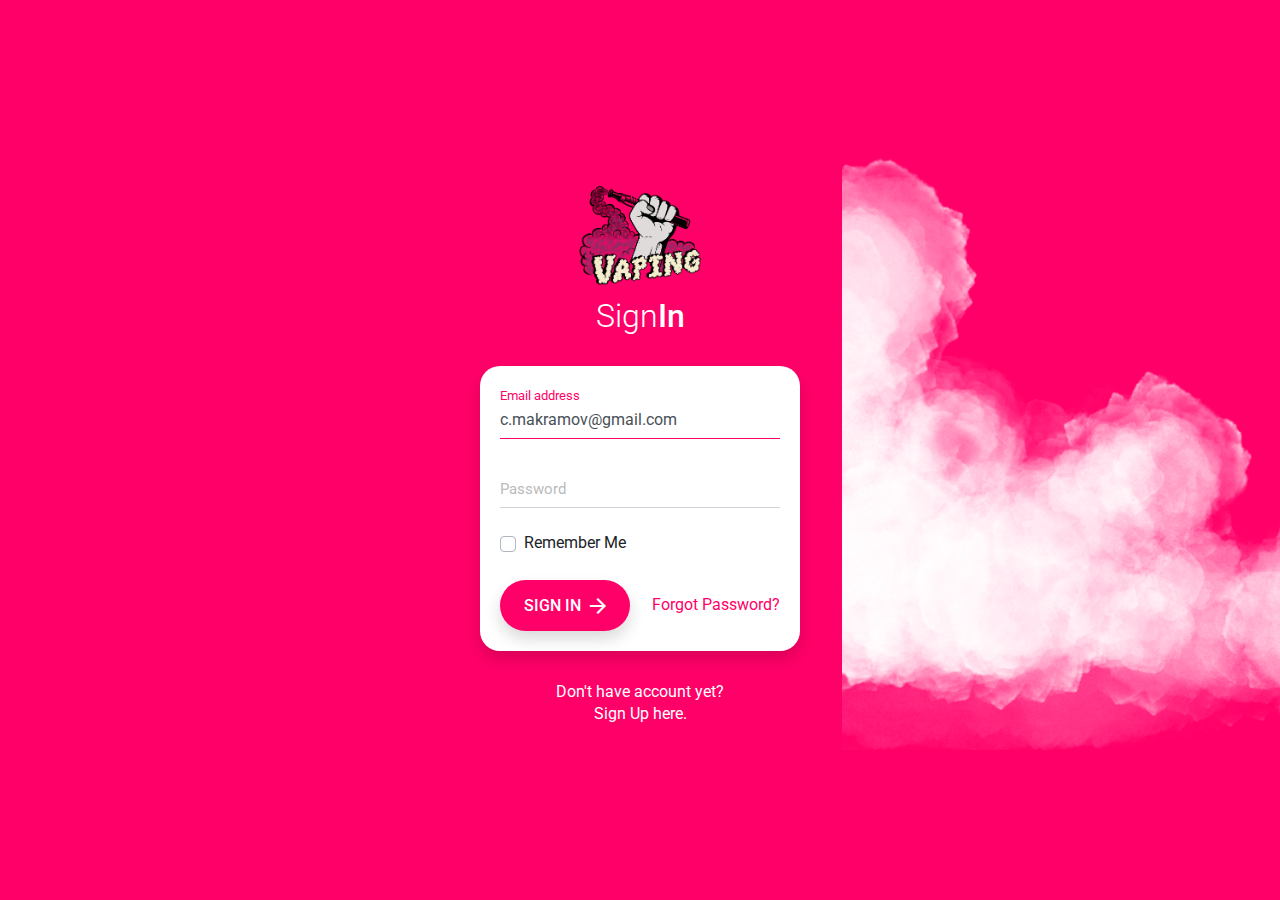
==== commit 811d14ad: "UI amelioration" ====
--- a/index.html
+++ b/index.html
@@ -61,9 +61,9 @@
                     <div class="swiper-wrapper">
                         <div class="swiper-slide">
                             <div class="card shadow-sm border-0">
-                                <div onclick="filterCategory('Vapes')" class="card-body">
+                                <div onclick="filterCategory('Vape')" class="card-body">
                                     <div class="row no-gutters h-100">
-                                        <img src="img/vape.png" alt="" class="small-slide-right">
+                                        <img src="img/banana-small.png" alt="" class="small-slide-center">
                                         <div class="col-8">
                                             <a class="text-dark mb-1 mt-2 h6 d-block">Vapes </a>
                                         </div>
@@ -71,30 +71,35 @@
                                 </div>
                             </div>
                         </div>
+
+
                         <div class="swiper-slide">
                             <div class="card shadow-sm border-0">
-                                <div onclick="filterCategory('Accessoires')" class="card-body">
+                                <div onclick="filterCategory('Liquid')" class="card-body">
                                     <div class="row no-gutters h-100">
-                                        <img src="img/banana-small.png" alt="" class="small-slide-right">
-                                        <div class="col-8">
-                                            <a class="text-dark mb-1 mt-2 h6 d-block">accessory </a>
+                                        <img src="img/liquides.png" alt="" class="small-slide-center">
+                                        <div class="col-9">
+                                            <a class="text-dark mb-1 mt-2 h6 d-block">Liquides</a>
                                         </div>
                                     </div>
                                 </div>
                             </div>
                         </div>
+
+
                         <div class="swiper-slide">
                             <div class="card shadow-sm border-0">
-                                <div onclick="filterCategory('Liquides')" class="card-body">
+                                <div onclick="filterCategory('Accessoires')" class="card-body">
                                     <div class="row no-gutters h-100">
-                                        <img src="img/liquid.png" alt="" class="small-slide-right">
-                                        <div class="col-9">
-                                            <a class="text-dark mb-1 mt-2 h6 d-block">Liquids</a>
+                                        <img src="img/accessories.png" alt="" class="small-slide-center">
+                                        <div class="col-8">
+                                            <a class="text-dark mb-1 mt-2 h6 d-block">Outils</a>
                                         </div>
                                     </div>
                                 </div>
                             </div>
                         </div>
+                        
                     </div>
                 </div>
             </div>
--- a/css/style.css
+++ b/css/style.css
@@ -1379,6 +1379,11 @@
     width: 20px;
 }
 
+.avatar-30 {
+    height: 30px;
+    width: 30px;
+}
+
 .avatar-40 {
     height: 40px;
     width: 40px;
@@ -2117,7 +2122,9 @@
 
 /* media query */
 
-
+.messageSent {
+    text-align : right;
+}
 
 @media screen and (min-width:993px) {
     .sidebar {
